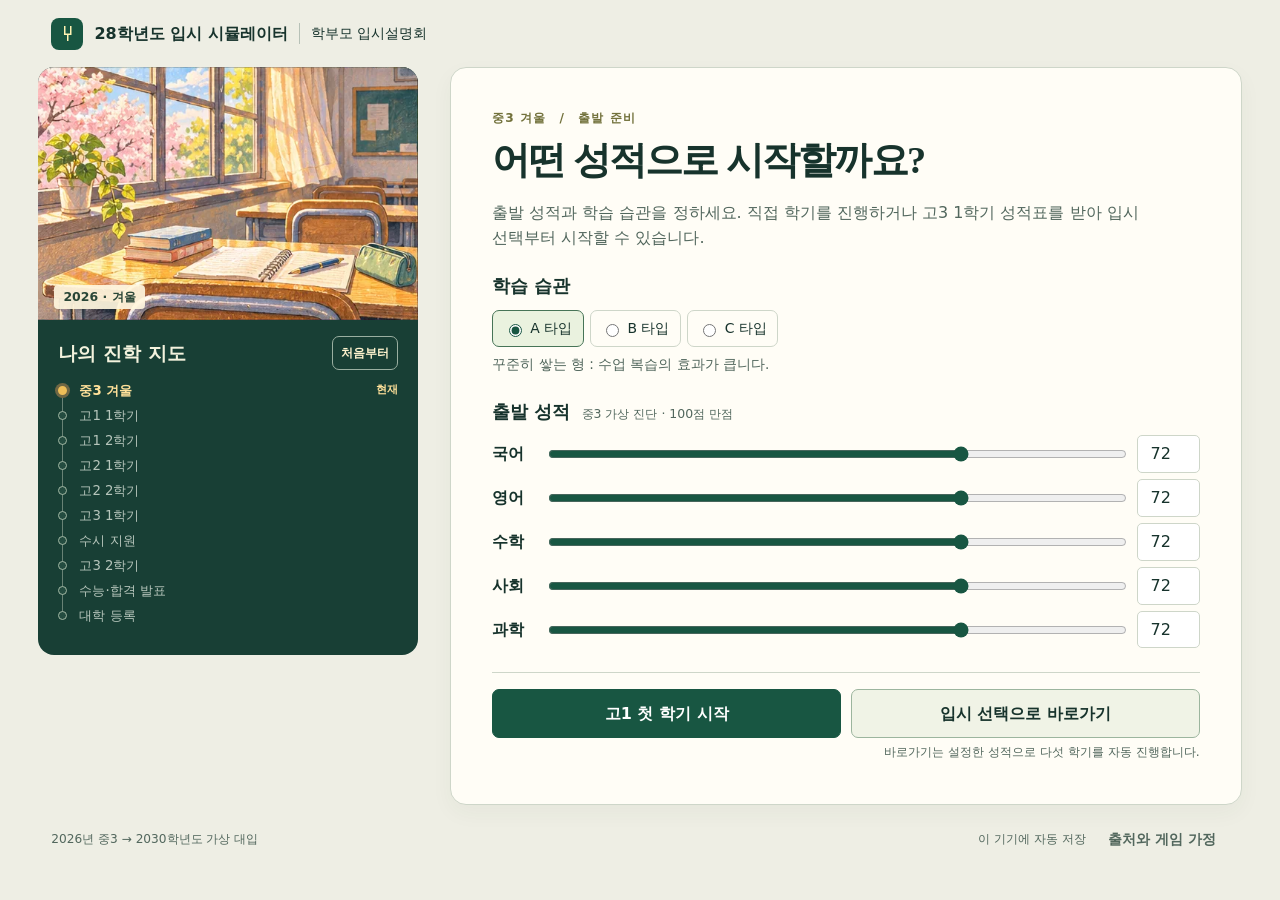
==== part2.html @ 4138cfb1 "Expand verified grade and essay admissions choices" ====
<!doctype html>
<html lang="ko"><head><meta charset="utf-8"><meta name="viewport" content="width=device-width, initial-scale=1, viewport-fit=cover"><meta name="theme-color" content="#163e36"><title>28학년도 입시 시뮬레이터</title><link rel="stylesheet" href="sim.css?v=invite12"></head>
<body><header class="mast"><div class="brand"><span class="symbol" aria-hidden="true">⑂</span><b>28학년도 입시 시뮬레이터</b><span class="brandline">학부모 입시설명회</span></div></header>
<main><aside id="atlas" aria-label="학생의 입시 경로"></aside><section id="desk" aria-label="현재 상황과 선택"></section></main>
<div id="addedNotice" role="status" aria-live="polite"></div>
<dialog id="seminarInvite" aria-labelledby="seminarTitle" aria-describedby="seminarMessage" closedby="none">
<div class="seminarInvite">
<div><h2 id="seminarTitle">판동샘수학학원 입시설명회</h2><p id="seminarMessage">우리 아이의 학생부와 수능 성적, 어떤 전형에서 강점이 될까요? 설명회에서 지원 전략을 함께 살펴보세요.</p></div>
<!-- 접수가 열리면 아래 href를 실제 신청 주소로 교체하세요. -->
<div class="inviteActions"><a href="seminar.html">입시설명회 참여하기</a><button type="button" id="dismissInvite" autofocus>닫기</button><button type="button" id="hideInviteToday">오늘 하루 보지 않기</button></div>
</div>
</dialog>
<footer><span>2026년 중3 → 2030학년도 가상 대입</span><span id="persist"></span><button data-act="sources">출처와 게임 가정</button></footer>
<dialog id="drawer" aria-labelledby="dialogTitle"><header><h2 id="dialogTitle"></h2><button data-act="close">닫기 ×</button></header><div id="dialogBody"></div></dialog>
<script src="sim-catalog.js?v=tracks13"></script><script src="sim-engine.js?v=tracks13"></script><script src="sim-ui.js?v=tracks13"></script></body></html>
---- sim.css ----
*{box-sizing:border-box} :root{--ink:#17332c;--green:#185642;--muted:#52675d;--line:#ced6c9;--paper:#fffdf6;--gold:#edbe58;color-scheme:light} body{margin:0;background:#eeeee4;color:var(--ink);font:16px/1.6 'Malgun Gothic','Apple SD Gothic Neo',system-ui,sans-serif;word-break:keep-all}button,select,input{font:inherit;color:inherit}button,summary,label:has(input[type=radio]),label:has(input[type=checkbox]){cursor:pointer} button{border:1px solid var(--line);border-radius:7px;background:var(--paper);padding:.45rem .8rem;font-weight:650}button:not(:disabled):hover,summary:hover{color:#956123;border-color:#b28e4e}button:disabled{opacity:.52;cursor:default}a{color:#195f4b;text-underline-offset:3px} :focus-visible{outline:3px solid #bd822b;outline-offset:3px} h1,h2,h3,p,fieldset{margin:0}h1,h2,h3{line-height:1.25;letter-spacing:-.045em}h1{font-size:clamp(1.8rem,3vw,3.4rem);font-family:'Batang','AppleMyungjo',Georgia,serif;margin:.45rem 0 1rem}h1:focus{outline:0}h2,legend{font-size:1.13rem;font-weight:750}p+p{margin-top:.6rem} .mast,footer{max-width:1400px;margin:auto;padding:16px clamp(14px,4vw,56px);display:flex;align-items:center;justify-content:space-between;gap:.6rem}.mast{min-height:67px}.brand{display:flex;align-items:center;gap:.7rem}.brandline{font-size:.85rem;border-left:1px solid #b7c1b7;padding-left:.7rem}.symbol{background:var(--green);color:#fff2b2;width:32px;height:32px;display:grid;place-content:center;font-size:24px;border-radius:8px}.mast button,footer button{border:0;background:transparent;font-size:.87rem}main{display:grid;grid-template-columns:minmax(245px,.72fr) minmax(0,1.5fr);align-items:start;max-width:1300px;margin:0 auto;gap:clamp(15px,2.5vw,35px);padding:0 clamp(12px,3vw,40px)}#atlas,#desk{overflow:hidden;border:1px solid var(--line);border-radius:16px;background:var(--paper)}#atlas{position:sticky;top:10px;background:#183f35;color:#f3f2dd;border:none}.art{background-image:url('school-art.webp');background-position:var(--ax) var(--ay);background-size:300% 300%;background-repeat:no-repeat}.scene{position:relative}.landscape{width:100%;aspect-ratio:1.5}.scene-stamp{position:absolute;bottom:.7rem;left:1rem;background:#fff7dfeb;color:#294637;font-size:.78rem;padding:2px 9px;border-radius:4px;font-weight:bold}.maphead{display:flex;align-items:center;gap:.7rem;margin:16px 20px 8px}.face{width:51px;aspect-ratio:1.5;border-radius:6px;border:1px solid #9bae91}.maphead small,.maphead strong,.notice small,.exam small,.portfolio span,.comparison span,.comparison section b,.tip span{display:block}.maphead small{font-size:.68rem;color:#c5cfb7}.maphead strong{font-size:1.18rem}.maptoggle{display:none}.road{padding:0 20px 19px}.road ol{padding:0;margin:0 0 .5rem;list-style:none}.road li{position:relative;display:flex;align-items:center;gap:12px;color:#b7c6bc;min-height:25px;font-size:.83rem}.road li i{background:#244c40;border:1px solid #a2b8a4;width:9px;height:9px;border-radius:50%;position:relative;z-index:1}.road li:not(:last-child):before{content:'';position:absolute;left:4px;top:51%;height:100%;border-left:1px solid #688275}.road .done i{background:#acbd8a}.road .here{color:#ffe19a;font-weight:bold}.road .here i{background:var(--gold);border:2px solid var(--gold);box-shadow:0 0 0 3px #6f6744}.road li b{margin-left:auto;font-size:.7rem}.road .thin,.maptoggle{color:#f1e6bd;background:transparent;border-color:#809488;font-size:.78rem}#desk{padding:clamp(18px,3.2vw,46px);box-shadow:0 8px 22px #3447340b;min-height:65vh}.eyebrow,.advice>small{font-size:.76rem;letter-spacing:.09em;font-weight:750;color:#72713b}.lead,.muted,.fine,.select,.search,caption,.case p,.event p{color:var(--muted)}.lead{max-width:42em}.fine,caption{font-size:.77rem}.fine{margin-top:.7rem}fieldset{border:0;padding:0;margin-top:1.35rem;min-width:0}legend{padding:0;margin-bottom:.55rem}legend small,h2 small{font-weight:normal;font-size:.78rem;color:var(--muted);margin-left:.3rem}.avatars{display:flex;gap:10px}.avatars label{display:grid;grid-template-columns:auto 1fr;align-items:center;gap:3px 5px;text-align:center;padding:4px 5px 6px;width:min(31%,127px);border:1px solid var(--line);border-radius:7px;background:white}.portrait{aspect-ratio:1.5;grid-column:1/-1;grid-row:1; border-radius:4px}.avatars input{grid-column:1;grid-row:2}.avatars b{grid-column:2;grid-row:2;font-size:.9rem;text-align:left}.avatars label:has(:checked),.radios label:has(:checked){background:#eaf2df;border-color:#477457}.radios{display:flex;flex-wrap:wrap;gap:6px}.radios label,.check{display:flex;align-items:center;gap:.35rem;border:1px solid var(--line);border-radius:7px;padding:.4rem .65rem;font-size:.87rem}.muted{font-size:.85rem;margin-top:.45rem}input{accent-color:var(--green)}.sliders{display:grid;gap:6px}.sliders>div{display:grid;grid-template-columns:42px 1fr 63px;gap:12px;align-items:center}.sliders label{font-weight:700}.sliders input[type=range]{width:100%;min-height:30px}.sliders input[type=number],select,input[type=search]{min-width:0;width:100%;border:1px solid var(--line);background:white;border-radius:5px;padding:.32rem .45rem}.sliders input[type=number]{font-variant-numeric:tabular-nums;text-align:center}.actionbar{margin-top:1.5rem;padding-top:1rem;border-top:1px solid var(--line);display:flex;justify-content:flex-end}.primary{border:1px solid var(--green);background:var(--green);color:white;padding:.68rem 1.1rem}.primary:not(:disabled):hover{color:#ffe99a;background:#103f30}.sectionhead,.portfolio,.casehead,.notice,.stepper,.alloc>div,.filters,.selectrow{display:flex;align-items:center;justify-content:space-between;gap:8px}.sectionhead{margin-top:1.45rem}.sectionhead>b{font-size:.82rem;color:var(--green)}.alloc>div{padding:.6rem 0;border-bottom:1px solid #dce1d6}.pips{display:flex;gap:3px;margin:.22rem 0}.pips i{width:16px;height:5px;border-radius:2px;background:#dce1d6}.pips .on{background:#598561}.step{width:36px;height:36px;padding:0}.stepper output{min-width:16px;text-align:center;font-weight:750}.selectrow,.filters{margin:1rem 0;align-items:end}.selectrow>.select,.filters>.search{flex:1}.select,.search{display:grid;gap:.18rem;font-size:.8rem}.filters>.select{min-width:100px}.event,.journal,.advice{background:#f1f3e5;border:1px solid #c6cfb7;border-radius:9px;padding:.8rem 1rem}.event legend{font-size:.78rem;color:#697738}.event h2{margin-bottom:.35rem}.event .radios{margin-top:.7rem}.reportSummary,.exam,.comparison{display:grid;grid-template-columns:repeat(2,1fr);gap:.6rem;margin:1rem 0}.reportSummary>div,.exam>div,.comparison section{background:#edf1e3;padding:.75rem 1rem;border-radius:8px}.reportSummary small,.reportSummary strong{display:block}.reportSummary strong,.exam strong{font-family:Georgia,serif;font-size:2.05rem;line-height:1.25}.exam{grid-template-columns:repeat(3,1fr)}.exam em{font:normal .8rem system-ui;margin-left:.2rem}table{width:100%;border-collapse:collapse;text-align:center;font-variant-numeric:tabular-nums;margin:1rem 0 .4rem}caption{text-align:left;margin:.3rem 0}thead{background:#e5eadd}th,td{padding:.45rem .18rem;border-bottom:1px solid var(--line)}th small,td small{font-weight:normal;font-size:.68rem;color:var(--muted)}td .better,.success{color:#126542}.journal,.advice{margin-top:1rem}.journal p,.advice p,.tip span{font-size:.85rem}.advice>small{color:#496144}.advice h2{margin:.35rem 0}.tip{border-top:1px solid #cbd6bc;padding:.45rem 0}.check{margin-top:1rem;display:inline-flex}.portfolio{padding:.8rem 0;margin-top:.3rem;border-bottom:1px solid var(--line);align-items:baseline}.portfolio span{font-size:.85rem}.case{border:1px solid var(--line);border-radius:8px;margin:8px 0;padding:.7rem .85rem;background:#fffcf3}.case.chosen{border-color:var(--green);background:#eff5e7}.casehead small,.notice small{color:var(--muted);font-size:.75rem}.casehead h3{font-size:1.1rem}.casehead h3 span{font-weight:500}.case p,.case details{font-size:.84rem}.pick{white-space:nowrap;font-size:.8rem}.case details{margin-top:.38rem}.case summary,details summary{color:var(--green);font-weight:650}details[open] summary{margin-bottom:.5rem}.notice{padding:.65rem 0;border-bottom:1px solid var(--line);flex-wrap:wrap}.notice strong{font-size:.88rem}.notice p{flex-basis:100%;font-size:.8rem}.offers{display:grid;gap:.5rem;margin-top:1rem}.offer{text-align:left;background:#e5f0de}.thin{font-size:.86rem;margin-top:.6rem}.comparison section:last-child{background:#f7edc9}footer{flex-wrap:wrap;font-size:.76rem;color:var(--muted)}footer #persist{margin-left:auto}dialog{color:var(--ink);background:var(--paper);width:min(94vw,760px);max-height:88dvh;border:1px solid var(--line);border-radius:12px;padding:0}dialog::backdrop{background:#0d2924a6}dialog header{position:sticky;top:0;background:var(--paper);display:flex;align-items:center;justify-content:space-between;gap:.4rem;padding:.8rem 1rem;border-bottom:1px solid var(--line);z-index:1}dialog header button{font-size:.8rem}#dialogBody{padding:1rem}.casehead h3,td,button{overflow-wrap:break-word}
@media(min-width:801px) and (max-height:800px){#atlas .landscape{aspect-ratio:2.2}.road li{min-height:21px}}
@media(max-width:800px){main{grid-template-columns:1fr;gap:10px;max-width:700px}#atlas{position:relative;top:auto;display:grid;grid-template-columns:30% 1fr;border-radius:11px}.scene{min-height:72px}.landscape{position:absolute;inset:0;height:100%;aspect-ratio:auto}.scene-stamp{position:absolute;left:.35rem;bottom:.25rem;font-size:.6rem;line-height:1.1;padding:2px 4px}.maphead{margin:9px;gap:.45rem}.maphead .face{display:none}.maphead strong{font-size:1rem}.maptoggle{display:block;margin-left:auto}.road{grid-column:1/-1;display:none}.road.expanded{display:block}.road ol{columns:2;column-gap:20px}.road li{break-inside:avoid}.mast{min-height:48px;padding:8px 14px}.brandline{display:none}#desk{border-radius:11px;min-height:0}.portfolio{display:block}.exam>div,.comparison section{padding:.5rem}.sectionhead h2{font-size:1rem}.pick{padding:.45rem .55rem}footer{justify-content:flex-start}footer #persist{margin-left:0}}
@media(max-width:380px){.radios label{font-size:.82rem}.maphead small{display:none}.maptoggle{padding:.3rem}.mast button{padding:.3rem}.brand{gap:.35rem}.exam{grid-template-columns:repeat(2,1fr)}}
@media(prefers-reduced-motion:no-preference){#desk>h1,.notice,.reportSummary{animation:arrive .25s ease-out}@keyframes arrive{from{opacity:.5;transform:translateY(4px)}to{opacity:1;transform:none}}}


.feedback{margin-top:.8rem;font-size:.88rem}.feedback p{margin:.4rem 0}.mapstats,.destination{font-size:.8rem;color:#f8edbb;margin:.4rem 0}.modelnote{margin:.5rem 0}.trend{display:flex;align-items:center;justify-content:space-between;gap:.75rem;margin:.9rem 0;padding:.6rem .8rem;border:1px solid var(--line);border-radius:8px}.trend>b{font-size:.82rem}.trend>div{display:flex;align-items:end;gap:clamp(4px,1vw,10px)}.trend span{display:grid;justify-items:center}.trend i{background:#78a484;width:16px;border-radius:3px 3px 0 0}.trend strong,.trend small{font-size:.71rem}.trend small{color:var(--muted)}

.fastlane,.wizard,.basket{margin:1.15rem 0}.fastlane{display:flex;align-items:center;justify-content:space-between;gap:1rem;background:#edf1e3;padding:1rem;border-radius:9px}.fastlane p,.candidate small,.basketline small{color:var(--muted);font-size:.82rem}.fastlane .primary{flex-shrink:0}.wizard{padding:1rem 0;border-block:1px solid var(--line)}.routes{display:flex;gap:.5rem;flex-wrap:wrap;margin:.6rem 0}.routes button[aria-pressed="true"]{color:white;background:var(--green);border-color:var(--green)}.schoolPick{display:grid;gap:.35rem;margin-top:1rem;font-weight:700}.schoolPick select{padding:.6rem;font-weight:400}.candidate,.basketline{display:flex;align-items:center;justify-content:space-between;gap:.5rem;padding:.7rem 0}.candidate{margin-top:.6rem}.basketline{border-bottom:1px solid var(--line)}.basketline>div:last-child{flex-shrink:0}.basketline small,.candidate small{display:block}.quiet{background:transparent;border:0;color:var(--muted);font-size:.8rem;padding:.35rem}.consult{margin:.8rem 0}.basket .sectionhead{margin:0}
@media(max-width:580px){.fastlane{display:grid}.fastlane .primary{width:100%}.routes{gap:.25rem}.routes button{flex:1;font-size:.86rem;padding:.5rem .25rem}.candidate .primary{white-space:nowrap;padding:.5rem .65rem}}

.mapActions{margin-left:auto;display:flex;gap:5px;align-items:center}.mapActions button{border-color:#9aafa1;color:#fff3ce;background:transparent;font-size:.78rem;padding:.36rem .5rem;white-space:nowrap}.mapActions .maptoggle{margin-left:0}.schoolTrigger{padding:.65rem .8rem;width:100%;display:flex;align-items:center;justify-content:space-between;gap:.55rem;margin:.8rem 0;text-align:left;background:white}.schoolTrigger span,.sheetSearch{font-size:.84rem;color:var(--muted)}.trackButtons,.termTabs{display:flex;gap:.4rem;flex-wrap:wrap}.trackButtons button[aria-pressed=true],.termTabs button[aria-pressed=true]{background:var(--green);border-color:var(--green);color:white}.journalTerm{margin:.9rem 0}.schoolSheet{width:min(92vw,480px)}.schoolSheet #dialogBody{padding:0;display:flex;flex-direction:column;max-height:min(66dvh,520px)}.sheetSearch{padding:.65rem 1rem;display:grid;gap:.2rem}.sheetSearch input{padding:.55rem}.schoolRows{min-height:0;overflow:auto;overscroll-behavior:contain;padding:0 1rem .8rem}.schoolRow{display:flex;justify-content:space-between;align-items:center;text-align:left;background:transparent;width:100%;padding:.7rem .2rem;border:0;border-radius:0;border-bottom:1px solid var(--line)}.schoolRow small{display:block;font-weight:400;color:var(--muted)}.schoolRow>span:last-child{font-size:.82rem}.schoolRow:focus-visible{outline-offset:-3px}
.eventCard{display:flex;justify-content:space-between;align-items:center;gap:1rem;margin:.85rem 0;padding:.9rem 1rem;background:#edf0e4;border-radius:9px;border-left:4px solid #718467}.eventCard.high{background:#f8edc5;border-color:#b38324}.eventCard.low{background:#e8edf3;border-color:#7189a4}.eventCard small{font-size:.78rem}.eventCard h2{font-family:Batang,Georgia,serif;font-size:1.5rem;margin:.18rem 0}.eventCard p{font-size:.88rem}.eventTicket{flex-shrink:0;text-align:right}.eventTicket b,.eventTicket span{display:block;font-size:.79rem}
@media(max-width:800px){#atlas{position:sticky;top:0;z-index:2;grid-template-columns:minmax(58px,22%) 1fr;box-shadow:0 2px 6px #143d2e26}.maphead{gap:.25rem}.maphead strong{font-size:.94rem}.mapActions button{min-height:38px}.maphead .maptoggle{margin-left:0}#atlas .road.expanded{max-height:55dvh;overflow:auto}.schoolSheet[open]{position:fixed;inset:auto 0 0;width:min(100%,650px);margin:0 auto;max-width:none;max-height:85dvh;border-radius:16px 16px 0 0;padding-bottom:env(safe-area-inset-bottom)}.schoolSheet #dialogBody{max-height:min(64dvh,540px)}.termTabs{display:grid;grid-template-columns:repeat(3,1fr)}.termTabs button{font-size:.83rem}.eventCard{align-items:flex-start;flex-direction:column;gap:.55rem}.eventTicket{text-align:left;display:flex;gap:.65rem}}
@media(max-width:370px){#atlas{grid-template-columns:46px 1fr}.maphead{margin:7px}.mapActions button{padding:.32rem}.scene-stamp{font-size:.52rem}}
@media(prefers-reduced-motion:no-preference){.schoolSheet[open]{animation:slideSheet .18s ease-out}.reportArrival .eventCard{animation:reportSeal .55s cubic-bezier(.2,.7,.2,1) both}.reportArrival table tbody tr{animation:reportLine .32s ease-out both}.reportArrival tr:nth-child(2){animation-delay:.10s}.reportArrival tr:nth-child(3){animation-delay:.16s}.reportArrival tr:nth-child(4){animation-delay:.22s}.reportArrival tr:nth-child(5){animation-delay:.28s}.reportArrival tr:nth-child(6){animation-delay:.34s}@keyframes slideSheet{from{transform:translateY(14px);opacity:.45}to{transform:translateY(0);opacity:1}}@keyframes reportSeal{from{opacity:0;transform:translateY(12px) scale(.97)}to{opacity:1;transform:none}}@keyframes reportLine{from{opacity:0;transform:translateY(6px)}to{opacity:1;transform:none}}}

/* A readable, textured form: its ink, fold and result animation remain independent. */
.folio{--fiber:url('report-paper.webp');--paper-edge:#c9bd9f;--paper-ink:#313831;--paper-font:Batang,'AppleMyungjo','Noto Serif KR',Georgia,serif;position:relative;isolation:isolate;margin:1.35rem .12rem 1.55rem;filter:drop-shadow(0 5px 4px #523e2725);color:var(--paper-ink)}
.folio>summary,.paperLeaf{background-color:#faf7ed;background-image:var(--fiber);background-size:490px auto;border:1px solid var(--paper-edge)}
.folio>summary{display:grid;position:relative;list-style:none;margin:0!important;min-height:155px;padding:1rem clamp(14px,4%,36px) .85rem;align-content:start;text-align:center;cursor:pointer;color:var(--paper-ink);border-radius:2px;box-shadow:0 2px 0 -1px #f2eee2,0 4px 0 -1px #b8ad93;overflow:hidden}
.folio>summary::-webkit-details-marker{display:none}.folio>summary:after{content:'';position:absolute;inset:0;pointer-events:none;background:linear-gradient(176deg,transparent 60%,#88744c13 67%,#fff9 68%,transparent 70%),linear-gradient(90deg,transparent 48.7%,#94846a19 49.9%,#fff9 50.1%,transparent 52%)}
.paperMast{display:flex;justify-content:space-between;gap:.5rem;padding-bottom:.32rem;border-bottom:1px solid #8c8976;color:#596356;font-size:.69rem;font-weight:600}.paperTitle,.paperPeriod{font-family:var(--paper-font)}.paperTitle{font-size:clamp(1.5rem,3.5vw,2.45rem);letter-spacing:.13em;font-weight:800;margin:.8rem 2.2rem 0}.paperPeriod{font-size:.85rem}.paperSeal{position:absolute;top:45%;right:5%;transform:rotate(-8deg);color:#9f472e;border:3px double currentColor;line-height:1.12;font:700 .8rem/1.1 var(--paper-font);padding:.23rem;letter-spacing:.12em;border-radius:2px}.paperAction{margin:.75rem auto 0;padding:.15rem .65rem;border:1px solid #a99e83;border-radius:3px;color:#42483d;background:#fff9;font-size:.78rem}.foldHint,.folio[open] .unfoldHint{display:none}.folio[open] .foldHint{display:inline}.folio[open]>summary{border-bottom-style:dashed;box-shadow:none}.folio[open]>summary:after{opacity:.43}
.paperLeaf{position:relative;overflow:hidden;border-top:0;padding:clamp(13px,4%,32px);background-image:linear-gradient(180deg,#6d55251c,transparent 22px),var(--fiber);background-size:auto,490px auto;transform-origin:50% 0}.paperLeaf .reportSummary>div,.paperLeaf .exam>div{border:1px solid #bfbba8;background:#faf8ecab;border-radius:2px}.paperLeaf table{border:1px solid #8e927f}.paperLeaf th,.paperLeaf td{border:1px solid #b5b8a8}.paperLeaf thead{background:#e4e7d8d9}.paperLeaf .journal,.paperLeaf .eventCard{border-radius:2px}.paperLeaf .exam{margin:0}
.eventCard.high{position:relative;isolation:isolate;overflow:hidden;border:2px solid #b78325;box-shadow:inset 0 0 0 3px #fff0bc;background:linear-gradient(115deg,#ffe9a0,#fff8d7 48%,#efcf74)}.eventCard.high h2{color:#83520a;letter-spacing:.05em}.eventCard.high>div:not(.paperBurst){position:relative;z-index:1}.paperBurst{pointer-events:none;position:absolute;inset:0;z-index:2}.paperBurst i{display:none}
@media(prefers-reduced-motion:no-preference){
.folio[open]>.paperLeaf{animation:unfoldPaper .56s cubic-bezier(.18,.73,.16,1) both}.folio[open]>.paperLeaf:before{content:'';position:absolute;inset:0;pointer-events:none;background:linear-gradient(180deg,#55452466,transparent 56%);z-index:2;animation:foldShadow .6s both}
.folio[open].distinction .eventCard.high{animation:goldSeal .74s .23s both}.folio[open].distinction .paperBurst i{display:block;position:absolute;top:50%;left:50%;width:6px;height:9px;background:#c39328;border-radius:1px;opacity:0;animation:goldBurst .96s calc(.42s + var(--lag)) ease-out both}.paperBurst i:nth-child(3n){background:#fff9cb}.paperBurst i:nth-child(3n+1){background:#468464}
@keyframes unfoldPaper{0%{transform:perspective(1300px) rotateX(-64deg);opacity:.08}45%{opacity:1}100%{transform:perspective(1300px) rotateX(0);opacity:1}}@keyframes foldShadow{from{opacity:.8}to{opacity:0;visibility:hidden}}@keyframes goldSeal{0%{transform:scale(.93);opacity:.4}65%{transform:scale(1.018);box-shadow:0 0 18px #dba83188}100%{transform:scale(1);opacity:1}}@keyframes goldBurst{0%{opacity:0;transform:rotate(var(--r)) scale(.2)}18%{opacity:1}100%{opacity:0;transform:translate(var(--dx),var(--dy)) rotate(calc(var(--r) + 140deg)) scale(.4)}}
@media(max-width:420px){.paperTitle{margin-left:1.5rem;margin-right:1.5rem;letter-spacing:.08em}.paperLeaf{padding:10px}.paperSeal{right:4%;font-size:.67rem}.paperLeaf .fine{font-size:.73rem}}
#addedNotice:not(:empty){position:fixed;z-index:4;bottom:max(1.15rem,env(safe-area-inset-bottom));left:50%;transform:translateX(-50%);max-width:90vw;width:max-content;background:#193f34;color:white;border-radius:8px;padding:.5rem .85rem;box-shadow:0 3px 12px #263e3733;pointer-events:none;font-size:.85rem}

.startChoices{display:grid;grid-template-columns:1fr 1fr;gap:.6rem}.startChoices button{width:100%;padding:.65rem .3rem}.quickStart{background:#f0f3e6;border-color:#9cb59e}.startNote{text-align:right;margin-top:.35rem}
.strategyPair{display:grid;grid-template-columns:repeat(2,minmax(0,1fr));gap:.65rem;margin:1.2rem 0}.offerCard{padding:1rem;border:1px solid var(--line);border-radius:8px;background:#f6f5eb}.offerCard:last-child{background:#e8f1df;border-color:#afc8a9}.offerCard h2{margin:.45rem 0}.offerCard small,.offerCard p,.strategyReason p,.routeResults small{font-size:.85rem}.offerCard>b{color:var(--green);font-size:.84rem}.registration{border-top:1px solid var(--line);padding-top:.35rem;margin-top:.5rem}.strategyReason{padding:.9rem 1rem;border-left:3px solid var(--green);background:#f3f3e6}.strategyReason h2{margin-bottom:.5rem}.routeHeading{margin-top:1.3rem}.routeResults{list-style:none;padding:0;margin:.5rem 0}.routeResults li{display:grid;grid-template-columns:5.3rem 1fr auto;gap:.5rem;align-items:center;padding:.55rem 0;border-bottom:1px solid var(--line)}.routeResults div small{display:block;color:var(--muted)}.routeResults li>small{color:var(--muted)}.basis{margin:.8rem 0}
@media(max-width:480px){.strategyPair{grid-template-columns:1fr}.offerCard{padding:.7rem .8rem}.startChoices{gap:.3rem}.startChoices button{font-size:.86rem}.routeResults li{grid-template-columns:4.2rem 1fr}.routeResults li>small{grid-column:2;font-size:.7rem}.routeResults strong{font-size:.87rem}}

.resultActions{gap:.5rem;flex-wrap:wrap}
#seminarInvite{width:min(92vw,32rem);margin:clamp(1rem,12vh,6rem) auto auto;max-height:82dvh;background:#1e493a;border:0;box-shadow:0 .8rem 3rem #122b2159}
.seminarInvite{display:grid;gap:1.2rem;padding:clamp(1rem,3vw,1.6rem);border-radius:9px;background:#1e493a;color:#fff9e8}
.seminarInvite h2{font-family:Batang,Georgia,serif;color:#fff9e8;margin:0 0 .4rem;font-size:1.35rem}
.seminarInvite p{margin:0;color:#e1e9db;font-size:.9rem}
.seminarInvite a{display:inline-flex;align-items:center;justify-content:center;min-height:44px;padding:.55rem .95rem;border-radius:5px;background:#fae6a7;color:#263c2e;text-decoration:none;font-weight:750;white-space:nowrap}
.inviteActions{display:flex;align-items:center;gap:.65rem;flex-wrap:wrap}.inviteActions button{min-height:44px;padding:.5rem 1rem;border-color:#abc1b4;color:#fff9e8;background:transparent}.inviteActions #hideInviteToday{padding-inline:.45rem;border-color:transparent;text-decoration:underline;text-underline-offset:.22em}.inviteActions :focus-visible{outline:3px solid #ffda78;outline-offset:3px}.seminarInvite a:hover{background:#fff1c5}
@media(max-width:580px){.seminarInvite{grid-template-columns:1fr}.resultActions>*{flex:1;padding:.65rem .3rem;font-size:.86rem}}
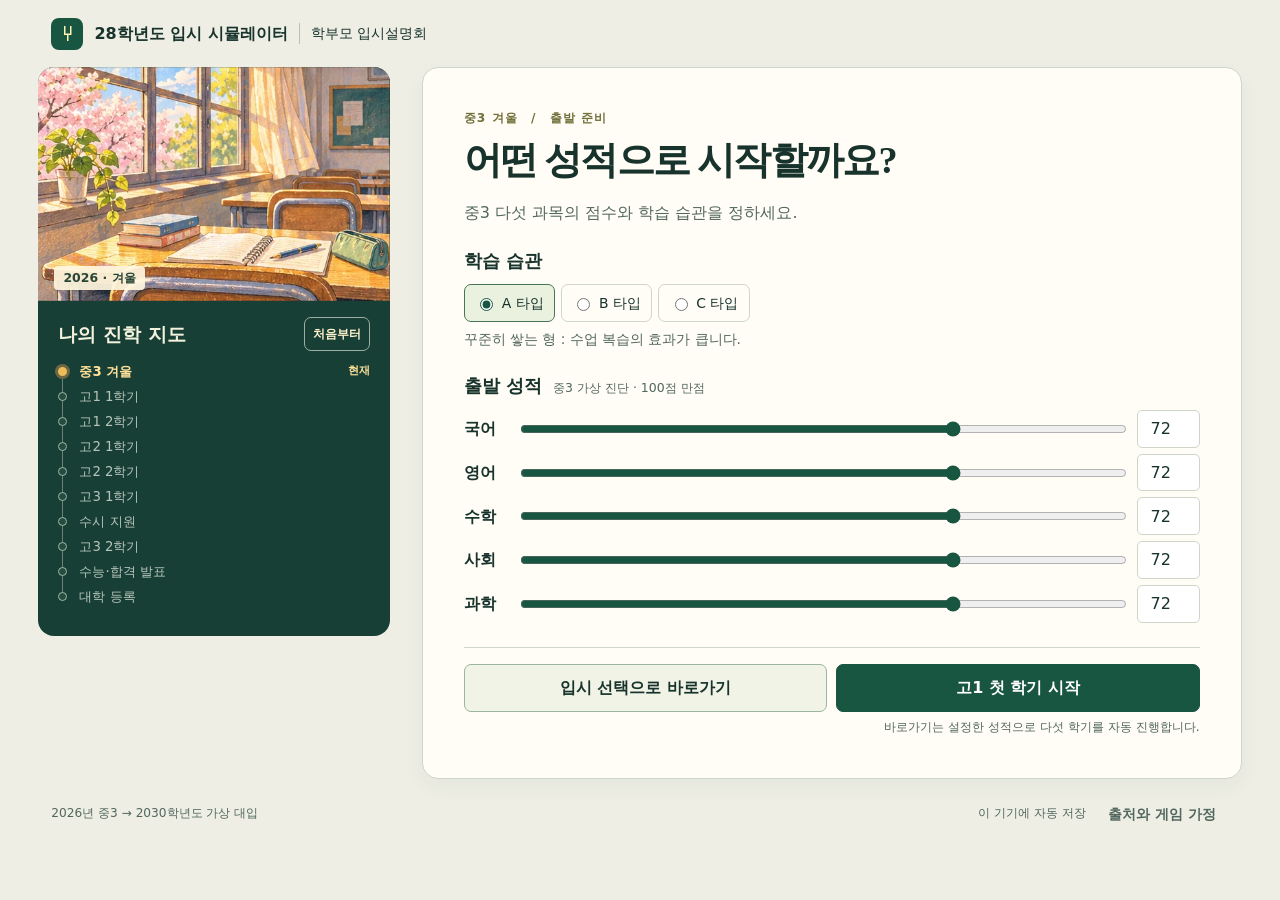
==== commit df2de461: "Streamline semester play and calibrate new admissions runs" ====
--- a/part2.html
+++ b/part2.html
@@ -1,7 +1,8 @@
 <!doctype html>
-<html lang="ko"><head><meta charset="utf-8"><meta name="viewport" content="width=device-width, initial-scale=1, viewport-fit=cover"><meta name="theme-color" content="#163e36"><title>28학년도 입시 시뮬레이터</title><link rel="stylesheet" href="sim.css?v=invite12"></head>
+<html lang="ko"><head><meta charset="utf-8"><meta name="viewport" content="width=device-width, initial-scale=1, viewport-fit=cover"><meta name="theme-color" content="#163e36"><title>28학년도 입시 시뮬레이터</title><link rel="stylesheet" href="sim.css?v=term14"></head>
 <body><header class="mast"><div class="brand"><span class="symbol" aria-hidden="true">⑂</span><b>28학년도 입시 시뮬레이터</b><span class="brandline">학부모 입시설명회</span></div></header>
 <main><aside id="atlas" aria-label="학생의 입시 경로"></aside><section id="desk" aria-label="현재 상황과 선택"></section></main>
+<div id="effortNotice" role="status" aria-live="polite" aria-atomic="true"></div>
 <div id="addedNotice" role="status" aria-live="polite"></div>
 <dialog id="seminarInvite" aria-labelledby="seminarTitle" aria-describedby="seminarMessage" closedby="none">
 <div class="seminarInvite">
@@ -12,4 +13,4 @@
 </dialog>
 <footer><span>2026년 중3 → 2030학년도 가상 대입</span><span id="persist"></span><button data-act="sources">출처와 게임 가정</button></footer>
 <dialog id="drawer" aria-labelledby="dialogTitle"><header><h2 id="dialogTitle"></h2><button data-act="close">닫기 ×</button></header><div id="dialogBody"></div></dialog>
-<script src="sim-catalog.js?v=tracks13"></script><script src="sim-engine.js?v=tracks13"></script><script src="sim-ui.js?v=tracks13"></script></body></html>
+<script src="sim-catalog.js?v=term14"></script><script src="sim-engine.js?v=term14"></script><script src="sim-ui.js?v=term14"></script></body></html>
--- a/sim.css
+++ b/sim.css
@@ -11,10 +11,9 @@
 @media(max-width:580px){.fastlane{display:grid}.fastlane .primary{width:100%}.routes{gap:.25rem}.routes button{flex:1;font-size:.86rem;padding:.5rem .25rem}.candidate .primary{white-space:nowrap;padding:.5rem .65rem}}
 
 .mapActions{margin-left:auto;display:flex;gap:5px;align-items:center}.mapActions button{border-color:#9aafa1;color:#fff3ce;background:transparent;font-size:.78rem;padding:.36rem .5rem;white-space:nowrap}.mapActions .maptoggle{margin-left:0}.schoolTrigger{padding:.65rem .8rem;width:100%;display:flex;align-items:center;justify-content:space-between;gap:.55rem;margin:.8rem 0;text-align:left;background:white}.schoolTrigger span,.sheetSearch{font-size:.84rem;color:var(--muted)}.trackButtons,.termTabs{display:flex;gap:.4rem;flex-wrap:wrap}.trackButtons button[aria-pressed=true],.termTabs button[aria-pressed=true]{background:var(--green);border-color:var(--green);color:white}.journalTerm{margin:.9rem 0}.schoolSheet{width:min(92vw,480px)}.schoolSheet #dialogBody{padding:0;display:flex;flex-direction:column;max-height:min(66dvh,520px)}.sheetSearch{padding:.65rem 1rem;display:grid;gap:.2rem}.sheetSearch input{padding:.55rem}.schoolRows{min-height:0;overflow:auto;overscroll-behavior:contain;padding:0 1rem .8rem}.schoolRow{display:flex;justify-content:space-between;align-items:center;text-align:left;background:transparent;width:100%;padding:.7rem .2rem;border:0;border-radius:0;border-bottom:1px solid var(--line)}.schoolRow small{display:block;font-weight:400;color:var(--muted)}.schoolRow>span:last-child{font-size:.82rem}.schoolRow:focus-visible{outline-offset:-3px}
-.eventCard{display:flex;justify-content:space-between;align-items:center;gap:1rem;margin:.85rem 0;padding:.9rem 1rem;background:#edf0e4;border-radius:9px;border-left:4px solid #718467}.eventCard.high{background:#f8edc5;border-color:#b38324}.eventCard.low{background:#e8edf3;border-color:#7189a4}.eventCard small{font-size:.78rem}.eventCard h2{font-family:Batang,Georgia,serif;font-size:1.5rem;margin:.18rem 0}.eventCard p{font-size:.88rem}.eventTicket{flex-shrink:0;text-align:right}.eventTicket b,.eventTicket span{display:block;font-size:.79rem}
-@media(max-width:800px){#atlas{position:sticky;top:0;z-index:2;grid-template-columns:minmax(58px,22%) 1fr;box-shadow:0 2px 6px #143d2e26}.maphead{gap:.25rem}.maphead strong{font-size:.94rem}.mapActions button{min-height:38px}.maphead .maptoggle{margin-left:0}#atlas .road.expanded{max-height:55dvh;overflow:auto}.schoolSheet[open]{position:fixed;inset:auto 0 0;width:min(100%,650px);margin:0 auto;max-width:none;max-height:85dvh;border-radius:16px 16px 0 0;padding-bottom:env(safe-area-inset-bottom)}.schoolSheet #dialogBody{max-height:min(64dvh,540px)}.termTabs{display:grid;grid-template-columns:repeat(3,1fr)}.termTabs button{font-size:.83rem}.eventCard{align-items:flex-start;flex-direction:column;gap:.55rem}.eventTicket{text-align:left;display:flex;gap:.65rem}}
+@media(max-width:800px){#atlas{position:sticky;top:0;z-index:2;grid-template-columns:minmax(58px,22%) 1fr;box-shadow:0 2px 6px #143d2e26}.maphead{gap:.25rem}.maphead strong{font-size:.94rem}.mapActions button{min-height:38px}.maphead .maptoggle{margin-left:0}#atlas .road.expanded{max-height:55dvh;overflow:auto}.schoolSheet[open]{position:fixed;inset:auto 0 0;width:min(100%,650px);margin:0 auto;max-width:none;max-height:85dvh;border-radius:16px 16px 0 0;padding-bottom:env(safe-area-inset-bottom)}.schoolSheet #dialogBody{max-height:min(64dvh,540px)}.termTabs{display:grid;grid-template-columns:repeat(3,1fr)}.termTabs button{font-size:.83rem}}
 @media(max-width:370px){#atlas{grid-template-columns:46px 1fr}.maphead{margin:7px}.mapActions button{padding:.32rem}.scene-stamp{font-size:.52rem}}
-@media(prefers-reduced-motion:no-preference){.schoolSheet[open]{animation:slideSheet .18s ease-out}.reportArrival .eventCard{animation:reportSeal .55s cubic-bezier(.2,.7,.2,1) both}.reportArrival table tbody tr{animation:reportLine .32s ease-out both}.reportArrival tr:nth-child(2){animation-delay:.10s}.reportArrival tr:nth-child(3){animation-delay:.16s}.reportArrival tr:nth-child(4){animation-delay:.22s}.reportArrival tr:nth-child(5){animation-delay:.28s}.reportArrival tr:nth-child(6){animation-delay:.34s}@keyframes slideSheet{from{transform:translateY(14px);opacity:.45}to{transform:translateY(0);opacity:1}}@keyframes reportSeal{from{opacity:0;transform:translateY(12px) scale(.97)}to{opacity:1;transform:none}}@keyframes reportLine{from{opacity:0;transform:translateY(6px)}to{opacity:1;transform:none}}}
+@media(prefers-reduced-motion:no-preference){.schoolSheet[open]{animation:slideSheet .18s ease-out}.reportArrival table tbody tr{animation:reportLine .32s ease-out both}.reportArrival tr:nth-child(2){animation-delay:.10s}.reportArrival tr:nth-child(3){animation-delay:.16s}.reportArrival tr:nth-child(4){animation-delay:.22s}.reportArrival tr:nth-child(5){animation-delay:.28s}.reportArrival tr:nth-child(6){animation-delay:.34s}@keyframes slideSheet{from{transform:translateY(14px);opacity:.45}to{transform:translateY(0);opacity:1}}@keyframes reportLine{from{opacity:0;transform:translateY(6px)}to{opacity:1;transform:none}}}
 
 /* A readable, textured form: its ink, fold and result animation remain independent. */
 .folio{--fiber:url('report-paper.webp');--paper-edge:#c9bd9f;--paper-ink:#313831;--paper-font:Batang,'AppleMyungjo','Noto Serif KR',Georgia,serif;position:relative;isolation:isolate;margin:1.35rem .12rem 1.55rem;filter:drop-shadow(0 5px 4px #523e2725);color:var(--paper-ink)}
@@ -22,12 +21,10 @@
 .folio>summary{display:grid;position:relative;list-style:none;margin:0!important;min-height:155px;padding:1rem clamp(14px,4%,36px) .85rem;align-content:start;text-align:center;cursor:pointer;color:var(--paper-ink);border-radius:2px;box-shadow:0 2px 0 -1px #f2eee2,0 4px 0 -1px #b8ad93;overflow:hidden}
 .folio>summary::-webkit-details-marker{display:none}.folio>summary:after{content:'';position:absolute;inset:0;pointer-events:none;background:linear-gradient(176deg,transparent 60%,#88744c13 67%,#fff9 68%,transparent 70%),linear-gradient(90deg,transparent 48.7%,#94846a19 49.9%,#fff9 50.1%,transparent 52%)}
 .paperMast{display:flex;justify-content:space-between;gap:.5rem;padding-bottom:.32rem;border-bottom:1px solid #8c8976;color:#596356;font-size:.69rem;font-weight:600}.paperTitle,.paperPeriod{font-family:var(--paper-font)}.paperTitle{font-size:clamp(1.5rem,3.5vw,2.45rem);letter-spacing:.13em;font-weight:800;margin:.8rem 2.2rem 0}.paperPeriod{font-size:.85rem}.paperSeal{position:absolute;top:45%;right:5%;transform:rotate(-8deg);color:#9f472e;border:3px double currentColor;line-height:1.12;font:700 .8rem/1.1 var(--paper-font);padding:.23rem;letter-spacing:.12em;border-radius:2px}.paperAction{margin:.75rem auto 0;padding:.15rem .65rem;border:1px solid #a99e83;border-radius:3px;color:#42483d;background:#fff9;font-size:.78rem}.foldHint,.folio[open] .unfoldHint{display:none}.folio[open] .foldHint{display:inline}.folio[open]>summary{border-bottom-style:dashed;box-shadow:none}.folio[open]>summary:after{opacity:.43}
-.paperLeaf{position:relative;overflow:hidden;border-top:0;padding:clamp(13px,4%,32px);background-image:linear-gradient(180deg,#6d55251c,transparent 22px),var(--fiber);background-size:auto,490px auto;transform-origin:50% 0}.paperLeaf .reportSummary>div,.paperLeaf .exam>div{border:1px solid #bfbba8;background:#faf8ecab;border-radius:2px}.paperLeaf table{border:1px solid #8e927f}.paperLeaf th,.paperLeaf td{border:1px solid #b5b8a8}.paperLeaf thead{background:#e4e7d8d9}.paperLeaf .journal,.paperLeaf .eventCard{border-radius:2px}.paperLeaf .exam{margin:0}
-.eventCard.high{position:relative;isolation:isolate;overflow:hidden;border:2px solid #b78325;box-shadow:inset 0 0 0 3px #fff0bc;background:linear-gradient(115deg,#ffe9a0,#fff8d7 48%,#efcf74)}.eventCard.high h2{color:#83520a;letter-spacing:.05em}.eventCard.high>div:not(.paperBurst){position:relative;z-index:1}.paperBurst{pointer-events:none;position:absolute;inset:0;z-index:2}.paperBurst i{display:none}
+.paperLeaf{position:relative;overflow:hidden;border-top:0;padding:clamp(13px,4%,32px);background-image:linear-gradient(180deg,#6d55251c,transparent 22px),var(--fiber);background-size:auto,490px auto;transform-origin:50% 0}.paperLeaf .reportSummary>div,.paperLeaf .exam>div{border:1px solid #bfbba8;background:#faf8ecab;border-radius:2px}.paperLeaf table{border:1px solid #8e927f}.paperLeaf th,.paperLeaf td{border:1px solid #b5b8a8}.paperLeaf thead{background:#e4e7d8d9}.paperLeaf .exam{margin:0}
 @media(prefers-reduced-motion:no-preference){
 .folio[open]>.paperLeaf{animation:unfoldPaper .56s cubic-bezier(.18,.73,.16,1) both}.folio[open]>.paperLeaf:before{content:'';position:absolute;inset:0;pointer-events:none;background:linear-gradient(180deg,#55452466,transparent 56%);z-index:2;animation:foldShadow .6s both}
-.folio[open].distinction .eventCard.high{animation:goldSeal .74s .23s both}.folio[open].distinction .paperBurst i{display:block;position:absolute;top:50%;left:50%;width:6px;height:9px;background:#c39328;border-radius:1px;opacity:0;animation:goldBurst .96s calc(.42s + var(--lag)) ease-out both}.paperBurst i:nth-child(3n){background:#fff9cb}.paperBurst i:nth-child(3n+1){background:#468464}
-@keyframes unfoldPaper{0%{transform:perspective(1300px) rotateX(-64deg);opacity:.08}45%{opacity:1}100%{transform:perspective(1300px) rotateX(0);opacity:1}}@keyframes foldShadow{from{opacity:.8}to{opacity:0;visibility:hidden}}@keyframes goldSeal{0%{transform:scale(.93);opacity:.4}65%{transform:scale(1.018);box-shadow:0 0 18px #dba83188}100%{transform:scale(1);opacity:1}}@keyframes goldBurst{0%{opacity:0;transform:rotate(var(--r)) scale(.2)}18%{opacity:1}100%{opacity:0;transform:translate(var(--dx),var(--dy)) rotate(calc(var(--r) + 140deg)) scale(.4)}}
+@keyframes unfoldPaper{0%{transform:perspective(1300px) rotateX(-64deg);opacity:.08}45%{opacity:1}100%{transform:perspective(1300px) rotateX(0);opacity:1}}@keyframes foldShadow{from{opacity:.8}to{opacity:0;visibility:hidden}}
 @media(max-width:420px){.paperTitle{margin-left:1.5rem;margin-right:1.5rem;letter-spacing:.08em}.paperLeaf{padding:10px}.paperSeal{right:4%;font-size:.67rem}.paperLeaf .fine{font-size:.73rem}}
 #addedNotice:not(:empty){position:fixed;z-index:4;bottom:max(1.15rem,env(safe-area-inset-bottom));left:50%;transform:translateX(-50%);max-width:90vw;width:max-content;background:#193f34;color:white;border-radius:8px;padding:.5rem .85rem;box-shadow:0 3px 12px #263e3733;pointer-events:none;font-size:.85rem}
 
@@ -43,3 +40,98 @@
 .seminarInvite a{display:inline-flex;align-items:center;justify-content:center;min-height:44px;padding:.55rem .95rem;border-radius:5px;background:#fae6a7;color:#263c2e;text-decoration:none;font-weight:750;white-space:nowrap}
 .inviteActions{display:flex;align-items:center;gap:.65rem;flex-wrap:wrap}.inviteActions button{min-height:44px;padding:.5rem 1rem;border-color:#abc1b4;color:#fff9e8;background:transparent}.inviteActions #hideInviteToday{padding-inline:.45rem;border-color:transparent;text-decoration:underline;text-underline-offset:.22em}.inviteActions :focus-visible{outline:3px solid #ffda78;outline-offset:3px}.seminarInvite a:hover{background:#fff1c5}
 @media(max-width:580px){.seminarInvite{grid-template-columns:1fr}.resultActions>*{flex:1;padding:.65rem .3rem;font-size:.86rem}}
+
+/* The timetable is the working surface. Keep the two decisions side by side
+   on monitors and give each one a full row on a phone. */
+.termHeading {
+  display:flex; align-items:baseline; justify-content:space-between;
+  flex-wrap:wrap; gap:.5rem; border-bottom:1px solid var(--line);
+  padding-bottom:.85rem; margin-bottom:1.35rem;
+}
+.termHeading h1 {margin:0}
+#balance {color:var(--green); font-variant-numeric:tabular-nums}
+#balance b {font-size:1.3em}
+.termGrid {display:grid; grid-template-columns:1.1fr 1fr; gap:clamp(1rem,2vw,2.25rem); align-items:start}
+.termBudget {min-width:0}
+.termBudget h2 {margin-bottom:.55rem}
+.termGrid .event {margin:0; padding:.95rem}
+.termGrid .event .radios {display:grid; gap:.45rem}
+.termGrid .event label {min-height:44px; background:var(--paper)}
+.termGrid .event label:has(:checked) {background:#e5ecd9; border-color:var(--green)}
+.termGrid .selectrow {margin-bottom:0}
+.stepper .step {width:44px; height:44px}
+.skipAction {justify-content:flex-start}
+.reportSummary {grid-template-columns:repeat(3,minmax(0,1fr))}
+.reportSummary .termChange strong {font-size:clamp(.95rem,1.5vw,1.35rem); line-height:1.3}
+.termNotes {margin-top:.75rem}
+.termNotes summary,.feedback summary {min-height:44px; padding:.55rem 0; font-weight:650}
+.termNotes .journal {margin:.25rem 0 .8rem}
+.decisionReason {margin-top:.25rem}
+#effortNotice:not(:empty) {
+  position:fixed; z-index:6; inset:max(1rem,env(safe-area-inset-top)) auto auto 50%;
+  translate:-50% 0; width:max-content; max-width:calc(100% - 2rem);
+  padding:.65rem 1rem; border-radius:6px; pointer-events:none;
+  background:#1e493a; color:white; font-weight:700; text-align:center;
+}
+#effortNotice.high:not(:empty) {background:#f8dea0; color:#4d3710; border:2px solid #a97b27}
+@media(prefers-reduced-motion:no-preference) {
+  #effortNotice:not(:empty) {animation:effortFlash 1s both}
+  #effortNotice.high:not(:empty) {animation:stampFlash 1s both}
+  @keyframes effortFlash {0%{opacity:0}12%,80%{opacity:1}100%{opacity:0}}
+  @keyframes stampFlash {0%{scale:1.12;opacity:0}15%{scale:.98;opacity:1}22%,80%{scale:1;opacity:1}100%{opacity:0}}
+}
+.folio[open]>.paperLeaf,.folio[open]>.paperLeaf:before {animation:none}
+@media(prefers-reduced-motion:no-preference) {
+  .reportArrival .folio[open]>.paperLeaf {animation:unfoldPaper .4s ease-out both}
+  .reportArrival .folio[open]>.paperLeaf:before {animation:foldShadow .4s both}
+}
+.folio[open]>.paperLeaf:before {opacity:0}
+@media(min-width:801px) {main{grid-template-columns:minmax(230px,3fr) minmax(0,7fr)}}
+@media(max-width:1020px) and (min-width:801px) {
+  .termGrid {grid-template-columns:1fr}
+}
+@media(max-width:800px) {
+  .termHeading {margin-bottom:.8rem; padding-bottom:.55rem}
+  .termHeading h1 {font-size:1.6rem}
+  .termGrid {grid-template-columns:1fr; gap:.8rem}
+  .termGrid .alloc {display:grid; grid-template-columns:repeat(2,minmax(0,1fr)); gap:.4rem .9rem}
+  .termGrid .alloc>div {display:grid; gap:0; padding:.25rem 0}
+  .termGrid .alloc strong {font-size:.9rem}
+  .termGrid .pips {display:none}
+  .termGrid .stepper {justify-content:space-between}
+  .termGrid .step {background:transparent}
+  .termGrid .selectrow {margin:.6rem 0 0}
+  .termGrid select {min-height:44px}
+  .termGrid .event {padding:.6rem .75rem .75rem}
+  .termGrid .event legend {margin:0}
+  .termGrid .event h2 {font-size:1.06rem}
+  .termGrid .event p {font-size:.87rem}
+  .termGrid .event .radios {grid-template-columns:1fr 1fr; margin-top:.55rem}
+  .termGrid .event label {line-height:1.35; padding:.35rem}
+  #desk[data-phase=plan] {padding-bottom:5rem}
+  #desk[data-phase=plan]>.actionbar {
+    position:fixed; z-index:3; left:0; right:0; bottom:0;
+    margin:0; padding:.5rem max(.85rem,calc((100vw - 670px)/2)) max(.5rem,env(safe-area-inset-bottom));
+    background:var(--paper)
+  }
+  #desk[data-phase=plan] .primary {min-height:44px}
+  body:has(#desk[data-phase=plan]) {padding-bottom:4rem}
+  .folio .reportSummary {gap:.25rem}
+  .folio .reportSummary>div {padding:.4rem .25rem}
+}
+@media(max-width:340px) {
+  .termGrid .event .radios {grid-template-columns:1fr}
+  .reportSummary {grid-template-columns:1fr 1fr}
+  .reportSummary .termChange {grid-column:1/-1}
+}
+@media(prefers-reduced-motion:reduce) {
+  .reportArrival *,#effortNotice {animation:none!important;transition:none!important}
+}
+
+.registerActions {display:grid; grid-template-columns:auto minmax(0,1fr); gap:1rem; align-items:start; margin-top:1.2rem}
+.registerActions .offers {margin:0}
+.folio.distinction .paperSeal {color:#78601f; border-color:#a98935}
+@media(max-width:800px) {
+  .registerActions {gap:.5rem}
+  .termGrid .selectrow select,.termGrid .event label {scroll-margin-bottom:5rem}
+}
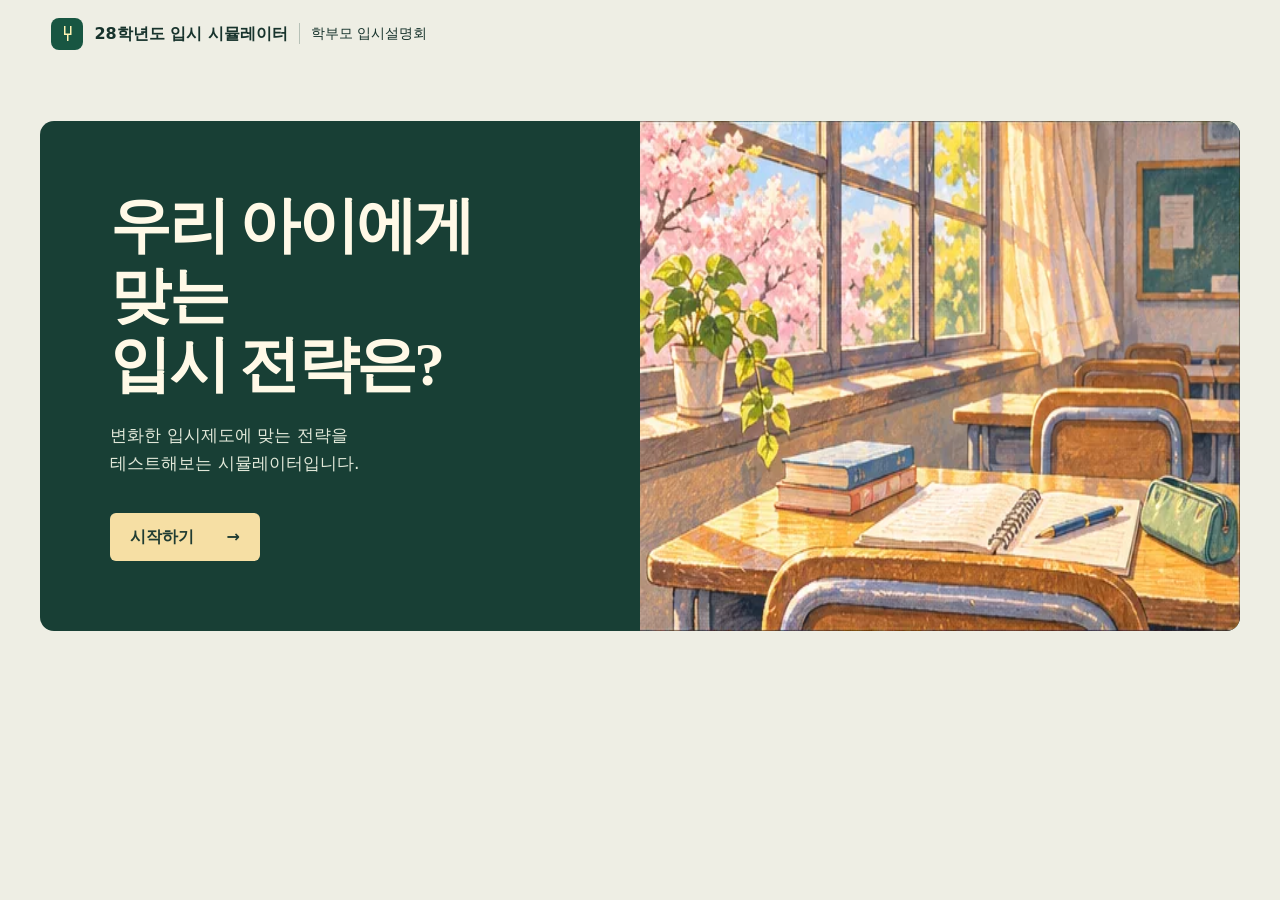
==== commit d3c9457b: "Use published admissions results for school order and add a welcome screen" ====
--- a/part2.html
+++ b/part2.html
@@ -1,7 +1,15 @@
 <!doctype html>
-<html lang="ko"><head><meta charset="utf-8"><meta name="viewport" content="width=device-width, initial-scale=1, viewport-fit=cover"><meta name="theme-color" content="#163e36"><title>28학년도 입시 시뮬레이터</title><link rel="stylesheet" href="sim.css?v=term14"></head>
+<html lang="ko"><head><meta charset="utf-8"><meta name="viewport" content="width=device-width, initial-scale=1, viewport-fit=cover"><meta name="theme-color" content="#163e36"><title>28학년도 입시 시뮬레이터</title><link rel="stylesheet" href="sim.css?v=entry15"></head>
 <body><header class="mast"><div class="brand"><span class="symbol" aria-hidden="true">⑂</span><b>28학년도 입시 시뮬레이터</b><span class="brandline">학부모 입시설명회</span></div></header>
-<main><aside id="atlas" aria-label="학생의 입시 경로"></aside><section id="desk" aria-label="현재 상황과 선택"></section></main>
+<section id="welcome" aria-labelledby="welcomeTitle">
+  <div class="welcomeCopy">
+    <h1 id="welcomeTitle" tabindex="-1">우리 아이에게 맞는<br>입시 전략은?</h1>
+    <p>변화한 입시제도에 맞는 전략을 테스트해보는 시뮬레이터입니다.</p>
+    <a class="enterGame" href="#play">시작하기 <span aria-hidden="true">→</span></a>
+  </div>
+  <div class="art welcomeScene" aria-hidden="true"></div>
+</section>
+<main id="gameScreen" hidden><aside id="atlas" aria-label="학생의 입시 경로"></aside><section id="desk" aria-label="현재 상황과 선택"></section></main>
 <div id="effortNotice" role="status" aria-live="polite" aria-atomic="true"></div>
 <div id="addedNotice" role="status" aria-live="polite"></div>
 <dialog id="seminarInvite" aria-labelledby="seminarTitle" aria-describedby="seminarMessage" closedby="none">
@@ -11,6 +19,6 @@
 <div class="inviteActions"><a href="seminar.html">입시설명회 참여하기</a><button type="button" id="dismissInvite" autofocus>닫기</button><button type="button" id="hideInviteToday">오늘 하루 보지 않기</button></div>
 </div>
 </dialog>
-<footer><span>2026년 중3 → 2030학년도 가상 대입</span><span id="persist"></span><button data-act="sources">출처와 게임 가정</button></footer>
+<footer id="gameFooter" hidden><span>2026년 중3 → 2030학년도 가상 대입</span><span id="persist"></span><button data-act="sources">출처와 게임 가정</button></footer>
 <dialog id="drawer" aria-labelledby="dialogTitle"><header><h2 id="dialogTitle"></h2><button data-act="close">닫기 ×</button></header><div id="dialogBody"></div></dialog>
-<script src="sim-catalog.js?v=term14"></script><script src="sim-engine.js?v=term14"></script><script src="sim-ui.js?v=term14"></script></body></html>
+<script src="sim-catalog.js?v=entry15"></script><script src="sim-engine.js?v=entry15"></script><script src="sim-ui.js?v=entry15"></script></body></html>
--- a/sim.css
+++ b/sim.css
@@ -135,3 +135,27 @@
   .registerActions {gap:.5rem}
   .termGrid .selectrow select,.termGrid .event label {scroll-margin-bottom:5rem}
 }
+
+#welcome[hidden],#gameScreen[hidden],#gameFooter[hidden]{display:none}
+#welcome {
+  max-width:1200px; margin:clamp(1rem,6vh,4rem) auto;
+  width:calc(100% - clamp(2rem,7vw,5rem)); display:grid;
+  grid-template-columns:1fr 1fr; overflow:hidden; border-radius:14px;
+  color:#fff9e7; background:#183f35;
+}
+.welcomeCopy {align-self:center; padding:clamp(2rem,5.5vw,5.5rem)}
+.welcomeCopy h1 {margin:0; font-size:clamp(2.5rem,4.8vw,4.6rem); line-height:1.13}
+.welcomeCopy p {margin:1.4rem 0 2.2rem; max-width:25ch; color:#e1e8d9; font-size:1.08rem}
+.enterGame {
+  display:inline-flex; gap:2rem; align-items:center; min-height:48px; padding:.65rem 1.25rem;
+  border-radius:6px; background:#f6dfa4; color:#203c32; font-weight:750; text-decoration:none;
+}
+.enterGame:hover {background:#fff0c6}
+.welcomeScene {--ax:0%;--ay:50%;min-height:clamp(23rem,54vh,35rem)}
+@media(max-width:700px){
+  #welcome {max-width:30rem; margin:1rem auto; grid-template-columns:1fr}
+  .welcomeScene {grid-row:1; min-height:0; aspect-ratio:2.15}
+  .welcomeCopy {padding:clamp(1.35rem,6vw,2rem)}
+  .welcomeCopy h1 {font-size:clamp(2rem,9vw,3rem)}
+  .welcomeCopy p {margin:.85rem 0 1.4rem}
+}
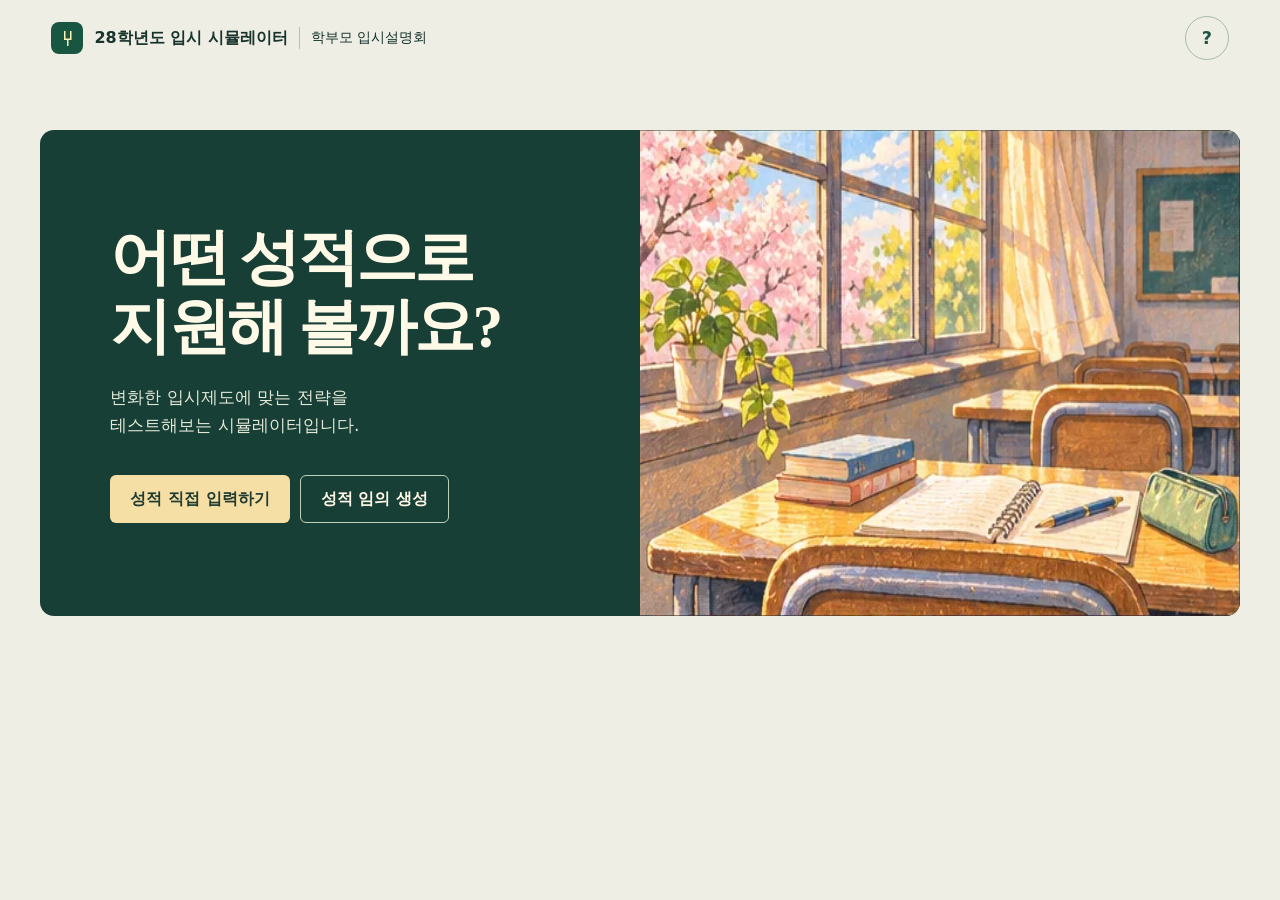
==== commit 41923e58: "Start admissions strategy play from a fixed senior-year report" ====
--- a/part2.html
+++ b/part2.html
@@ -1,15 +1,20 @@
 <!doctype html>
-<html lang="ko"><head><meta charset="utf-8"><meta name="viewport" content="width=device-width, initial-scale=1, viewport-fit=cover"><meta name="theme-color" content="#163e36"><title>28학년도 입시 시뮬레이터</title><link rel="stylesheet" href="sim.css?v=entry15"></head>
-<body><header class="mast"><div class="brand"><span class="symbol" aria-hidden="true">⑂</span><b>28학년도 입시 시뮬레이터</b><span class="brandline">학부모 입시설명회</span></div></header>
+<html lang="ko"><head><meta charset="utf-8"><meta name="viewport" content="width=device-width, initial-scale=1, viewport-fit=cover"><meta name="theme-color" content="#163e36"><title>28학년도 입시 시뮬레이터</title><link rel="stylesheet" href="sim.css?v=profile16"></head>
+<body><header class="mast"><div class="brand"><span class="symbol" aria-hidden="true">⑂</span><b>28학년도 입시 시뮬레이터</b><span class="brandline">학부모 입시설명회</span></div><button class="entryHelp" data-act="help" aria-label="이용 도움말">?</button></header>
 <section id="welcome" aria-labelledby="welcomeTitle">
   <div class="welcomeCopy">
-    <h1 id="welcomeTitle" tabindex="-1">우리 아이에게 맞는<br>입시 전략은?</h1>
+    <h1 id="welcomeTitle" tabindex="-1">어떤 성적으로<br>지원해 볼까요?</h1>
     <p>변화한 입시제도에 맞는 전략을 테스트해보는 시뮬레이터입니다.</p>
-    <a class="enterGame" href="#play">시작하기 <span aria-hidden="true">→</span></a>
+    <div class="entryChoices"><a class="enterGame" href="#manual">성적 직접 입력하기</a><a class="enterGame secondary" href="#generate">성적 임의 생성</a></div>
   </div>
   <div class="art welcomeScene" aria-hidden="true"></div>
 </section>
+<section id="entryStep" aria-labelledby="entryTitle" hidden></section>
 <main id="gameScreen" hidden><aside id="atlas" aria-label="학생의 입시 경로"></aside><section id="desk" aria-label="현재 상황과 선택"></section></main>
+<dialog id="gradeDialog" aria-labelledby="gradeTitle">
+  <header><h2 id="gradeTitle">고3 성적표</h2><button type="button" data-act="closeGrades" aria-label="성적표 닫기">×</button></header>
+  <div id="gradeTables"></div><div class="gradeActions"><button class="primary" data-act="closeGrades" id="gradeContinue">닫고 원서 쓰기</button></div>
+</dialog>
 <div id="effortNotice" role="status" aria-live="polite" aria-atomic="true"></div>
 <div id="addedNotice" role="status" aria-live="polite"></div>
 <dialog id="seminarInvite" aria-labelledby="seminarTitle" aria-describedby="seminarMessage" closedby="none">
@@ -19,6 +24,6 @@
 <div class="inviteActions"><a href="seminar.html">입시설명회 참여하기</a><button type="button" id="dismissInvite" autofocus>닫기</button><button type="button" id="hideInviteToday">오늘 하루 보지 않기</button></div>
 </div>
 </dialog>
-<footer id="gameFooter" hidden><span>2026년 중3 → 2030학년도 가상 대입</span><span id="persist"></span><button data-act="sources">출처와 게임 가정</button></footer>
+<footer id="gameFooter" hidden><span>2030학년도 가상 대입</span><span id="persist"></span><button data-act="sources">출처와 게임 가정</button></footer>
 <dialog id="drawer" aria-labelledby="dialogTitle"><header><h2 id="dialogTitle"></h2><button data-act="close">닫기 ×</button></header><div id="dialogBody"></div></dialog>
-<script src="sim-catalog.js?v=entry15"></script><script src="sim-engine.js?v=entry15"></script><script src="sim-ui.js?v=entry15"></script></body></html>
+<script src="sim-catalog.js?v=profile16"></script><script src="sim-engine.js?v=profile16"></script><script src="sim-ui.js?v=profile16"></script></body></html>
--- a/sim.css
+++ b/sim.css
@@ -159,3 +159,43 @@
   .welcomeCopy h1 {font-size:clamp(2rem,9vw,3rem)}
   .welcomeCopy p {margin:.85rem 0 1.4rem}
 }
+
+.mast .entryHelp {display:grid;place-items:center;width:44px;height:44px;border:1px solid #a7bbaa;border-radius:50%;font-size:1.1rem;color:var(--green)}
+.entryChoices {display:flex;flex-wrap:wrap;gap:.65rem}
+.entryChoices .secondary {background:transparent;border:1px solid #bdd0b9;color:#fff9e7}
+.entryChoices .secondary:hover {background:#2d5347}
+#entryStep {max-width:640px;margin:clamp(1rem,5vh,3.5rem) auto;padding:clamp(1.2rem,4vw,3rem);background:var(--paper);border:1px solid var(--line);border-radius:8px}
+.entryNav {display:flex;align-items:center;justify-content:space-between;color:var(--muted);font-variant-numeric:tabular-nums}
+.entryNav a {display:inline-flex;align-items:center;min-height:44px;text-decoration:none}
+#entryTitle {margin:.8rem 0 1.4rem;text-wrap:balance}
+.entryOptions {display:grid;gap:.65rem}
+.entryOptions button,.entryOption {display:block;padding:.9rem 1.1rem;width:100%;text-align:left;border:1px solid #becdbf;background:#f8f8ed;border-radius:6px;color:var(--ink);font-weight:700;text-decoration:none}
+.entryOptions a:hover,.entryOptions button:hover,.quizOptions [aria-pressed=true] {background:#e6eddf;border-color:var(--green);color:var(--green)}
+.entryOption small {display:block;font-weight:500;color:var(--muted)}
+.gradeInput {padding:0;border:0;margin:1.35rem 0}
+.gradeInput legend,.gradeInput legend small {margin-bottom:.4rem}
+.gradeInput legend small,#gradeTables caption small {font:500 .78rem/1.2 system-ui,sans-serif;color:var(--muted)}
+.gradeInput>div {display:grid;grid-template-columns:repeat(3,minmax(0,1fr));gap:.45rem .8rem}
+.gradeInput label {font-size:.9rem;font-weight:650}
+.gradeInput select {display:block;min-height:44px;width:100%;margin-top:.12rem;border:1px solid #9eafa2;border-radius:5px;background:#fff}
+#manualGrades>.primary {display:block;margin:1.1rem 0 0 auto}
+#gradeDialog {width:min(92vw,550px);padding:clamp(1rem,4vw,2rem);background:var(--paper) url(report-paper.webp) center/cover;color:var(--ink);border:1px solid #b8baa6;border-radius:8px}
+#gradeDialog::backdrop {background:rgb(16 38 31 / .55)}
+#gradeDialog header {display:flex;align-items:center;justify-content:space-between;border-bottom:2px solid var(--ink);padding-bottom:.65rem}
+#gradeDialog h2 {font:700 clamp(1.6rem,4vw,2.4rem)/1.2 Batang,serif}
+#gradeDialog header button {width:44px;height:44px;font-size:1.4rem;background:transparent;border:0}
+#gradeTables table {width:100%;min-width:0;table-layout:fixed;border-collapse:collapse;margin:1.2rem 0;font-variant-numeric:tabular-nums}
+#gradeTables caption {text-align:left;font-weight:750;margin-bottom:.4rem;color:var(--ink)}
+#gradeTables th,#gradeTables td {text-align:center;padding:.43rem 0;border:1px solid #c0c9ba;white-space:normal}
+#gradeTables th {font-size:clamp(.69rem,3vw,.9rem);color:var(--green);background:#e5ebdf}
+#gradeTables td {font-size:1.18rem;font-weight:700;background:#fffaf0}
+.gradeActions {text-align:right}
+.profileTools {display:flex;justify-content:space-between;align-items:center;gap:.5rem;padding:.75rem 1rem}
+.profileTools button {min-height:44px;color:var(--green)}
+.profileTools .resetmap {color:#f5f1dd;background:transparent;border-color:#8aa798}
+.profileRoad {margin:0;padding:.3rem 1.2rem 1rem 2.8rem;color:#cedecc}
+.profileRoad li {padding:.25rem}
+.profileRoad [aria-current] {font-weight:800;color:#ffdf96}
+#dialogBody h3:not(:first-child){margin-top:1rem}
+@media(max-width:800px){.profileRoad {display:none}.profileTools {padding:.4rem .8rem}#entryStep{margin:1rem .75rem}#atlas:has(.profileTools){display:block}#atlas:has(.profileTools) .scene{display:none}}
+@media(max-width:420px){.entryChoices{display:grid}.entryChoices a{justify-content:center}.welcomeScene{max-height:20vh}.welcomeCopy h1{font-size:clamp(1.8rem,8vw,2.4rem)}}
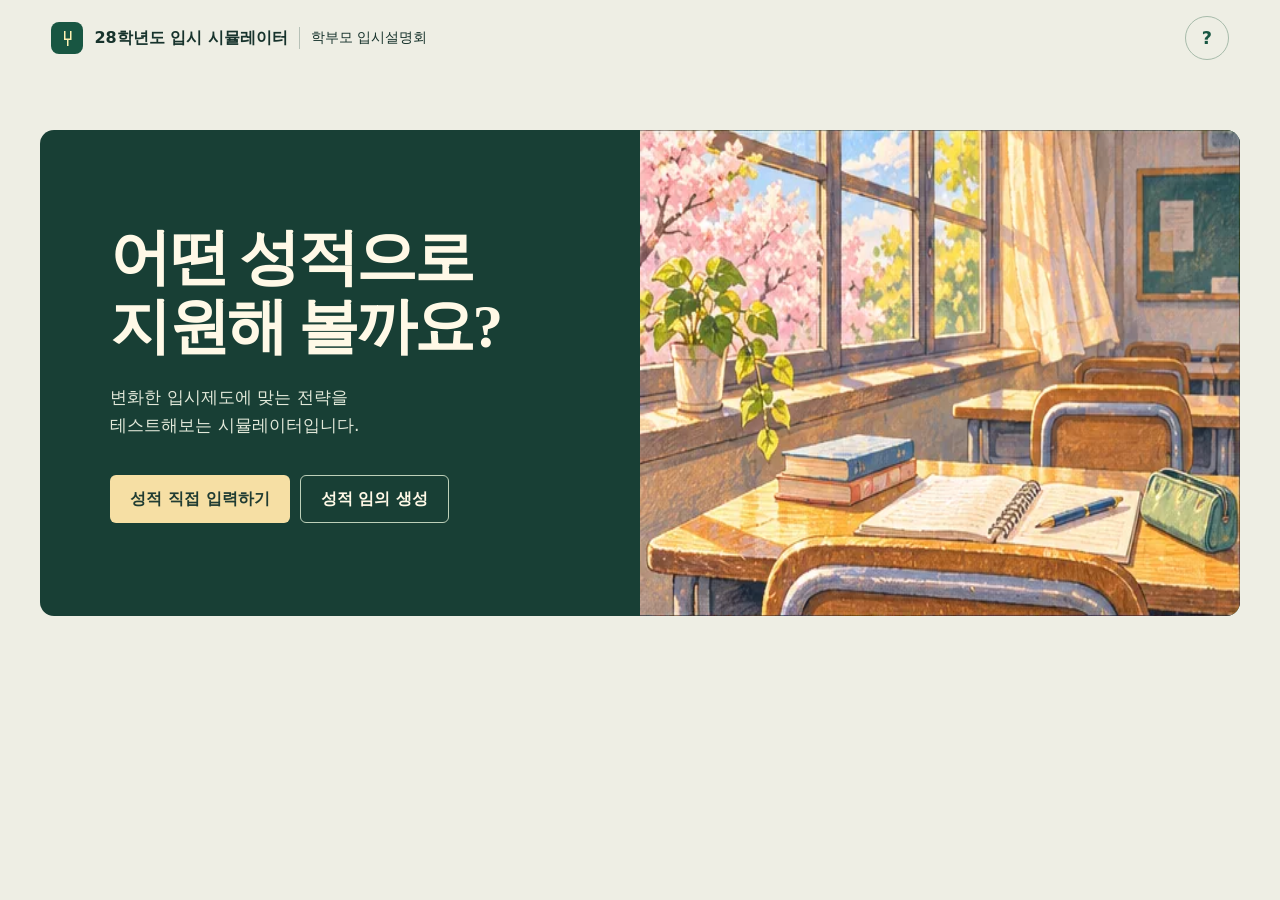
==== commit 8a80b656: "Calibrate Korea University regular admissions against program results" ====
--- a/part2.html
+++ b/part2.html
@@ -1,5 +1,5 @@
 <!doctype html>
-<html lang="ko"><head><meta charset="utf-8"><meta name="viewport" content="width=device-width, initial-scale=1, viewport-fit=cover"><meta name="theme-color" content="#163e36"><title>28학년도 입시 시뮬레이터</title><link rel="stylesheet" href="sim.css?v=profile16"></head>
+<html lang="ko"><head><meta charset="utf-8"><meta name="viewport" content="width=device-width, initial-scale=1, viewport-fit=cover"><meta name="theme-color" content="#163e36"><title>28학년도 입시 시뮬레이터</title><link rel="stylesheet" href="sim.css?v=korea19"></head>
 <body><header class="mast"><div class="brand"><span class="symbol" aria-hidden="true">⑂</span><b>28학년도 입시 시뮬레이터</b><span class="brandline">학부모 입시설명회</span></div><button class="entryHelp" data-act="help" aria-label="이용 도움말">?</button></header>
 <section id="welcome" aria-labelledby="welcomeTitle">
   <div class="welcomeCopy">
@@ -15,7 +15,6 @@
   <header><h2 id="gradeTitle">고3 성적표</h2><button type="button" data-act="closeGrades" aria-label="성적표 닫기">×</button></header>
   <div id="gradeTables"></div><div class="gradeActions"><button class="primary" data-act="closeGrades" id="gradeContinue">닫고 원서 쓰기</button></div>
 </dialog>
-<div id="effortNotice" role="status" aria-live="polite" aria-atomic="true"></div>
 <div id="addedNotice" role="status" aria-live="polite"></div>
 <dialog id="seminarInvite" aria-labelledby="seminarTitle" aria-describedby="seminarMessage" closedby="none">
 <div class="seminarInvite">
@@ -24,6 +23,6 @@
 <div class="inviteActions"><a href="seminar.html">입시설명회 참여하기</a><button type="button" id="dismissInvite" autofocus>닫기</button><button type="button" id="hideInviteToday">오늘 하루 보지 않기</button></div>
 </div>
 </dialog>
-<footer id="gameFooter" hidden><span>2030학년도 가상 대입</span><span id="persist"></span><button data-act="sources">출처와 게임 가정</button></footer>
+<footer id="gameFooter" hidden><span>2030학년도 가상 대입</span><span id="persist"></span><button data-act="sources">출처와 시뮬레이션 가정</button></footer>
 <dialog id="drawer" aria-labelledby="dialogTitle"><header><h2 id="dialogTitle"></h2><button data-act="close">닫기 ×</button></header><div id="dialogBody"></div></dialog>
-<script src="sim-catalog.js?v=profile16"></script><script src="sim-engine.js?v=profile16"></script><script src="sim-ui.js?v=profile16"></script></body></html>
+<script src="sim-catalog.js?v=korea19"></script><script src="sim-engine.js?v=korea19"></script><script src="sim-ui.js?v=korea19"></script></body></html>
--- a/sim.css
+++ b/sim.css
@@ -1,201 +1,281 @@
-*{box-sizing:border-box} :root{--ink:#17332c;--green:#185642;--muted:#52675d;--line:#ced6c9;--paper:#fffdf6;--gold:#edbe58;color-scheme:light} body{margin:0;background:#eeeee4;color:var(--ink);font:16px/1.6 'Malgun Gothic','Apple SD Gothic Neo',system-ui,sans-serif;word-break:keep-all}button,select,input{font:inherit;color:inherit}button,summary,label:has(input[type=radio]),label:has(input[type=checkbox]){cursor:pointer} button{border:1px solid var(--line);border-radius:7px;background:var(--paper);padding:.45rem .8rem;font-weight:650}button:not(:disabled):hover,summary:hover{color:#956123;border-color:#b28e4e}button:disabled{opacity:.52;cursor:default}a{color:#195f4b;text-underline-offset:3px} :focus-visible{outline:3px solid #bd822b;outline-offset:3px} h1,h2,h3,p,fieldset{margin:0}h1,h2,h3{line-height:1.25;letter-spacing:-.045em}h1{font-size:clamp(1.8rem,3vw,3.4rem);font-family:'Batang','AppleMyungjo',Georgia,serif;margin:.45rem 0 1rem}h1:focus{outline:0}h2,legend{font-size:1.13rem;font-weight:750}p+p{margin-top:.6rem} .mast,footer{max-width:1400px;margin:auto;padding:16px clamp(14px,4vw,56px);display:flex;align-items:center;justify-content:space-between;gap:.6rem}.mast{min-height:67px}.brand{display:flex;align-items:center;gap:.7rem}.brandline{font-size:.85rem;border-left:1px solid #b7c1b7;padding-left:.7rem}.symbol{background:var(--green);color:#fff2b2;width:32px;height:32px;display:grid;place-content:center;font-size:24px;border-radius:8px}.mast button,footer button{border:0;background:transparent;font-size:.87rem}main{display:grid;grid-template-columns:minmax(245px,.72fr) minmax(0,1.5fr);align-items:start;max-width:1300px;margin:0 auto;gap:clamp(15px,2.5vw,35px);padding:0 clamp(12px,3vw,40px)}#atlas,#desk{overflow:hidden;border:1px solid var(--line);border-radius:16px;background:var(--paper)}#atlas{position:sticky;top:10px;background:#183f35;color:#f3f2dd;border:none}.art{background-image:url('school-art.webp');background-position:var(--ax) var(--ay);background-size:300% 300%;background-repeat:no-repeat}.scene{position:relative}.landscape{width:100%;aspect-ratio:1.5}.scene-stamp{position:absolute;bottom:.7rem;left:1rem;background:#fff7dfeb;color:#294637;font-size:.78rem;padding:2px 9px;border-radius:4px;font-weight:bold}.maphead{display:flex;align-items:center;gap:.7rem;margin:16px 20px 8px}.face{width:51px;aspect-ratio:1.5;border-radius:6px;border:1px solid #9bae91}.maphead small,.maphead strong,.notice small,.exam small,.portfolio span,.comparison span,.comparison section b,.tip span{display:block}.maphead small{font-size:.68rem;color:#c5cfb7}.maphead strong{font-size:1.18rem}.maptoggle{display:none}.road{padding:0 20px 19px}.road ol{padding:0;margin:0 0 .5rem;list-style:none}.road li{position:relative;display:flex;align-items:center;gap:12px;color:#b7c6bc;min-height:25px;font-size:.83rem}.road li i{background:#244c40;border:1px solid #a2b8a4;width:9px;height:9px;border-radius:50%;position:relative;z-index:1}.road li:not(:last-child):before{content:'';position:absolute;left:4px;top:51%;height:100%;border-left:1px solid #688275}.road .done i{background:#acbd8a}.road .here{color:#ffe19a;font-weight:bold}.road .here i{background:var(--gold);border:2px solid var(--gold);box-shadow:0 0 0 3px #6f6744}.road li b{margin-left:auto;font-size:.7rem}.road .thin,.maptoggle{color:#f1e6bd;background:transparent;border-color:#809488;font-size:.78rem}#desk{padding:clamp(18px,3.2vw,46px);box-shadow:0 8px 22px #3447340b;min-height:65vh}.eyebrow,.advice>small{font-size:.76rem;letter-spacing:.09em;font-weight:750;color:#72713b}.lead,.muted,.fine,.select,.search,caption,.case p,.event p{color:var(--muted)}.lead{max-width:42em}.fine,caption{font-size:.77rem}.fine{margin-top:.7rem}fieldset{border:0;padding:0;margin-top:1.35rem;min-width:0}legend{padding:0;margin-bottom:.55rem}legend small,h2 small{font-weight:normal;font-size:.78rem;color:var(--muted);margin-left:.3rem}.avatars{display:flex;gap:10px}.avatars label{display:grid;grid-template-columns:auto 1fr;align-items:center;gap:3px 5px;text-align:center;padding:4px 5px 6px;width:min(31%,127px);border:1px solid var(--line);border-radius:7px;background:white}.portrait{aspect-ratio:1.5;grid-column:1/-1;grid-row:1; border-radius:4px}.avatars input{grid-column:1;grid-row:2}.avatars b{grid-column:2;grid-row:2;font-size:.9rem;text-align:left}.avatars label:has(:checked),.radios label:has(:checked){background:#eaf2df;border-color:#477457}.radios{display:flex;flex-wrap:wrap;gap:6px}.radios label,.check{display:flex;align-items:center;gap:.35rem;border:1px solid var(--line);border-radius:7px;padding:.4rem .65rem;font-size:.87rem}.muted{font-size:.85rem;margin-top:.45rem}input{accent-color:var(--green)}.sliders{display:grid;gap:6px}.sliders>div{display:grid;grid-template-columns:42px 1fr 63px;gap:12px;align-items:center}.sliders label{font-weight:700}.sliders input[type=range]{width:100%;min-height:30px}.sliders input[type=number],select,input[type=search]{min-width:0;width:100%;border:1px solid var(--line);background:white;border-radius:5px;padding:.32rem .45rem}.sliders input[type=number]{font-variant-numeric:tabular-nums;text-align:center}.actionbar{margin-top:1.5rem;padding-top:1rem;border-top:1px solid var(--line);display:flex;justify-content:flex-end}.primary{border:1px solid var(--green);background:var(--green);color:white;padding:.68rem 1.1rem}.primary:not(:disabled):hover{color:#ffe99a;background:#103f30}.sectionhead,.portfolio,.casehead,.notice,.stepper,.alloc>div,.filters,.selectrow{display:flex;align-items:center;justify-content:space-between;gap:8px}.sectionhead{margin-top:1.45rem}.sectionhead>b{font-size:.82rem;color:var(--green)}.alloc>div{padding:.6rem 0;border-bottom:1px solid #dce1d6}.pips{display:flex;gap:3px;margin:.22rem 0}.pips i{width:16px;height:5px;border-radius:2px;background:#dce1d6}.pips .on{background:#598561}.step{width:36px;height:36px;padding:0}.stepper output{min-width:16px;text-align:center;font-weight:750}.selectrow,.filters{margin:1rem 0;align-items:end}.selectrow>.select,.filters>.search{flex:1}.select,.search{display:grid;gap:.18rem;font-size:.8rem}.filters>.select{min-width:100px}.event,.journal,.advice{background:#f1f3e5;border:1px solid #c6cfb7;border-radius:9px;padding:.8rem 1rem}.event legend{font-size:.78rem;color:#697738}.event h2{margin-bottom:.35rem}.event .radios{margin-top:.7rem}.reportSummary,.exam,.comparison{display:grid;grid-template-columns:repeat(2,1fr);gap:.6rem;margin:1rem 0}.reportSummary>div,.exam>div,.comparison section{background:#edf1e3;padding:.75rem 1rem;border-radius:8px}.reportSummary small,.reportSummary strong{display:block}.reportSummary strong,.exam strong{font-family:Georgia,serif;font-size:2.05rem;line-height:1.25}.exam{grid-template-columns:repeat(3,1fr)}.exam em{font:normal .8rem system-ui;margin-left:.2rem}table{width:100%;border-collapse:collapse;text-align:center;font-variant-numeric:tabular-nums;margin:1rem 0 .4rem}caption{text-align:left;margin:.3rem 0}thead{background:#e5eadd}th,td{padding:.45rem .18rem;border-bottom:1px solid var(--line)}th small,td small{font-weight:normal;font-size:.68rem;color:var(--muted)}td .better,.success{color:#126542}.journal,.advice{margin-top:1rem}.journal p,.advice p,.tip span{font-size:.85rem}.advice>small{color:#496144}.advice h2{margin:.35rem 0}.tip{border-top:1px solid #cbd6bc;padding:.45rem 0}.check{margin-top:1rem;display:inline-flex}.portfolio{padding:.8rem 0;margin-top:.3rem;border-bottom:1px solid var(--line);align-items:baseline}.portfolio span{font-size:.85rem}.case{border:1px solid var(--line);border-radius:8px;margin:8px 0;padding:.7rem .85rem;background:#fffcf3}.case.chosen{border-color:var(--green);background:#eff5e7}.casehead small,.notice small{color:var(--muted);font-size:.75rem}.casehead h3{font-size:1.1rem}.casehead h3 span{font-weight:500}.case p,.case details{font-size:.84rem}.pick{white-space:nowrap;font-size:.8rem}.case details{margin-top:.38rem}.case summary,details summary{color:var(--green);font-weight:650}details[open] summary{margin-bottom:.5rem}.notice{padding:.65rem 0;border-bottom:1px solid var(--line);flex-wrap:wrap}.notice strong{font-size:.88rem}.notice p{flex-basis:100%;font-size:.8rem}.offers{display:grid;gap:.5rem;margin-top:1rem}.offer{text-align:left;background:#e5f0de}.thin{font-size:.86rem;margin-top:.6rem}.comparison section:last-child{background:#f7edc9}footer{flex-wrap:wrap;font-size:.76rem;color:var(--muted)}footer #persist{margin-left:auto}dialog{color:var(--ink);background:var(--paper);width:min(94vw,760px);max-height:88dvh;border:1px solid var(--line);border-radius:12px;padding:0}dialog::backdrop{background:#0d2924a6}dialog header{position:sticky;top:0;background:var(--paper);display:flex;align-items:center;justify-content:space-between;gap:.4rem;padding:.8rem 1rem;border-bottom:1px solid var(--line);z-index:1}dialog header button{font-size:.8rem}#dialogBody{padding:1rem}.casehead h3,td,button{overflow-wrap:break-word}
-@media(min-width:801px) and (max-height:800px){#atlas .landscape{aspect-ratio:2.2}.road li{min-height:21px}}
-@media(max-width:800px){main{grid-template-columns:1fr;gap:10px;max-width:700px}#atlas{position:relative;top:auto;display:grid;grid-template-columns:30% 1fr;border-radius:11px}.scene{min-height:72px}.landscape{position:absolute;inset:0;height:100%;aspect-ratio:auto}.scene-stamp{position:absolute;left:.35rem;bottom:.25rem;font-size:.6rem;line-height:1.1;padding:2px 4px}.maphead{margin:9px;gap:.45rem}.maphead .face{display:none}.maphead strong{font-size:1rem}.maptoggle{display:block;margin-left:auto}.road{grid-column:1/-1;display:none}.road.expanded{display:block}.road ol{columns:2;column-gap:20px}.road li{break-inside:avoid}.mast{min-height:48px;padding:8px 14px}.brandline{display:none}#desk{border-radius:11px;min-height:0}.portfolio{display:block}.exam>div,.comparison section{padding:.5rem}.sectionhead h2{font-size:1rem}.pick{padding:.45rem .55rem}footer{justify-content:flex-start}footer #persist{margin-left:0}}
-@media(max-width:380px){.radios label{font-size:.82rem}.maphead small{display:none}.maptoggle{padding:.3rem}.mast button{padding:.3rem}.brand{gap:.35rem}.exam{grid-template-columns:repeat(2,1fr)}}
-@media(prefers-reduced-motion:no-preference){#desk>h1,.notice,.reportSummary{animation:arrive .25s ease-out}@keyframes arrive{from{opacity:.5;transform:translateY(4px)}to{opacity:1;transform:none}}}
+* {box-sizing: border-box;}
+:root {--ink: #17332c; --green: #185642; --muted: #52675d; --line: #ced6c9; --paper: #fffdf6; --gold: #edbe58; color-scheme: light;}
+body {margin: 0px; background: rgb(238, 238, 228); color: var(--ink); font: 16px / 1.6 "Malgun Gothic", "Apple SD Gothic Neo", system-ui, sans-serif; word-break: keep-all;}
+button, select, input {font: inherit; color: inherit;}
+button, summary, label:has(input[type="radio"]), label:has(input[type="checkbox"]) {cursor: pointer;}
+button {border: 1px solid var(--line); border-radius: 7px; background: var(--paper); padding: 0.45rem 0.8rem; font-weight: 650;}
+button:not(:disabled):hover, summary:hover {color: rgb(149, 97, 35); border-color: rgb(178, 142, 78);}
+button:disabled {opacity: 0.52; cursor: default;}
+a {color: rgb(25, 95, 75); text-underline-offset: 3px;}
+:focus-visible {outline: rgb(189, 130, 43) solid 3px; outline-offset: 3px;}
+h1, h2, h3, p, fieldset {margin: 0px;}
+h1, h2, h3 {line-height: 1.25; letter-spacing: -0.045em;}
+h1 {font-size: clamp(1.8rem, 3vw, 3.4rem); font-family: Batang, AppleMyungjo, Georgia, serif; margin: 0.45rem 0px 1rem;}
+h1:focus {outline: 0px;}
+h2, legend {font-size: 1.13rem; font-weight: 750;}
+p + p {margin-top: 0.6rem;}
+.mast, footer {max-width: 1400px; margin: auto; padding: 16px clamp(14px, 4vw, 56px); display: flex; align-items: center; justify-content: space-between; gap: 0.6rem;}
+.mast {min-height: 67px;}
+.brand {display: flex; align-items: center; gap: 0.7rem;}
+.brandline {font-size: 0.85rem; border-left: 1px solid rgb(183, 193, 183); padding-left: 0.7rem;}
+.symbol {background: var(--green); color: rgb(255, 242, 178); width: 32px; height: 32px; display: grid; place-content: center; font-size: 24px; border-radius: 8px;}
+.mast button, footer button {border: 0px; background: transparent; font-size: 0.87rem;}
+main {display: grid; grid-template-columns: minmax(245px, 0.72fr) minmax(0px, 1.5fr); align-items: start; max-width: 1300px; margin: 0px auto; gap: clamp(15px, 2.5vw, 35px); padding: 0px clamp(12px, 3vw, 40px);}
+#atlas, #desk {overflow: hidden; border: 1px solid var(--line); border-radius: 16px; background: var(--paper);}
+#atlas {position: sticky; top: 10px; background: rgb(24, 63, 53); color: rgb(243, 242, 221); border-width: medium; border-style: none; border-color: currentcolor; border-image: none;}
+.art {background-image: url("school-art.webp"); background-position: var(--ax) var(--ay); background-size: 300% 300%; background-repeat: no-repeat;}
+.scene {position: relative;}
+.landscape {width: 100%; aspect-ratio: 1.5 / 1;}
+.notice small, .exam small, .comparison span, .comparison section b {display: block;}
+#desk {padding: clamp(18px, 3.2vw, 46px); box-shadow: rgba(52, 71, 52, 0.043) 0px 8px 22px; min-height: 65vh;}
+.eyebrow {font-size: 0.76rem; letter-spacing: 0.09em; font-weight: 750; color: rgb(114, 113, 59);}
+.lead, .muted, .fine, .search, caption, .case p, .event p {color: var(--muted);}
+.lead {max-width: 42em;}
+.fine, caption {font-size: 0.77rem;}
+.fine {margin-top: 0.7rem;}
+fieldset {border: 0px; padding: 0px; margin-top: 1.35rem; min-width: 0px;}
+legend {padding: 0px; margin-bottom: 0.55rem;}
+legend small, h2 small {font-weight: normal; font-size: 0.78rem; color: var(--muted); margin-left: 0.3rem;}
+.muted {font-size: 0.85rem; margin-top: 0.45rem;}
+input {accent-color: var(--green);}
+select, input[type="search"] {min-width: 0px; width: 100%; border: 1px solid var(--line); background: white; border-radius: 5px; padding: 0.32rem 0.45rem;}
+.actionbar {margin-top: 1.5rem; padding-top: 1rem; border-top: 1px solid var(--line); display: flex; justify-content: flex-end;}
+.primary {border: 1px solid var(--green); background: var(--green); color: white; padding: 0.68rem 1.1rem;}
+.primary:not(:disabled):hover {color: rgb(255, 233, 154); background: rgb(16, 63, 48);}
+.sectionhead, .notice {display: flex; align-items: center; justify-content: space-between; gap: 8px;}
+.sectionhead {margin-top: 1.45rem;}
+.sectionhead > b {font-size: 0.82rem; color: var(--green);}
+.step {width: 36px; height: 36px; padding: 0px;}
+.search {display: grid; gap: 0.18rem; font-size: 0.8rem;}
+.event {background: rgb(241, 243, 229); border: 1px solid rgb(198, 207, 183); border-radius: 9px; padding: 0.8rem 1rem;}
+.event legend {font-size: 0.78rem; color: rgb(105, 119, 56);}
+.event h2 {margin-bottom: 0.35rem;}
+.exam, .comparison {display: grid; grid-template-columns: repeat(2, 1fr); gap: 0.6rem; margin: 1rem 0px;}
+.exam > div, .comparison section {background: rgb(237, 241, 227); padding: 0.75rem 1rem; border-radius: 8px;}
+.exam strong {font-family: Georgia, serif; font-size: 2.05rem; line-height: 1.25;}
+.exam {grid-template-columns: repeat(3, 1fr);}
+.exam em {font: 0.8rem system-ui; margin-left: 0.2rem;}
+table {width: 100%; border-collapse: collapse; text-align: center; font-variant-numeric: tabular-nums; margin: 1rem 0px 0.4rem;}
+caption {text-align: left; margin: 0.3rem 0px;}
+thead {background: rgb(229, 234, 221);}
+th, td {padding: 0.45rem 0.18rem; border-bottom: 1px solid var(--line);}
+th small, td small {font-weight: normal; font-size: 0.68rem; color: var(--muted);}
+.success {color: rgb(18, 101, 66);}
+.case {border: 1px solid var(--line); border-radius: 8px; margin: 8px 0px; padding: 0.7rem 0.85rem; background: rgb(255, 252, 243);}
+.notice small {color: var(--muted); font-size: 0.75rem;}
+.case p, .case details {font-size: 0.84rem;}
+.case details {margin-top: 0.38rem;}
+.case summary, details summary {color: var(--green); font-weight: 650;}
+details[open] summary {margin-bottom: 0.5rem;}
+.notice {padding: 0.65rem 0px; border-bottom: 1px solid var(--line); flex-wrap: wrap;}
+.notice strong {font-size: 0.88rem;}
+.notice p {flex-basis: 100%; font-size: 0.8rem;}
+.offers {display: grid; gap: 0.5rem; margin-top: 1rem;}
+.offer {text-align: left; background: rgb(229, 240, 222);}
+.thin {font-size: 0.86rem; margin-top: 0.6rem;}
+.comparison section:last-child {background: rgb(247, 237, 201);}
+footer {flex-wrap: wrap; font-size: 0.76rem; color: var(--muted);}
+footer #persist {margin-left: auto;}
+dialog {color: var(--ink); background: var(--paper); width: min(94vw, 760px); max-height: 88dvh; border: 1px solid var(--line); border-radius: 12px; padding: 0px;}
+dialog::backdrop {background: rgba(13, 41, 36, 0.65);}
+dialog header {position: sticky; top: 0px; background: var(--paper); display: flex; align-items: center; justify-content: space-between; gap: 0.4rem; padding: 0.8rem 1rem; border-bottom: 1px solid var(--line); z-index: 1;}
+dialog header button {font-size: 0.8rem;}
+#dialogBody {padding: 1rem;}
+td, button {overflow-wrap: break-word;}
+@media (min-width: 801px) and (max-height: 800px) {
+#atlas .landscape {aspect-ratio: 2.2 / 1;}
+}
+@media (max-width: 800px) {
+main {grid-template-columns: 1fr; gap: 10px; max-width: 700px;}
+#atlas {position: relative; top: auto; display: grid; grid-template-columns: 30% 1fr; border-radius: 11px;}
+.scene {min-height: 72px;}
+.landscape {position: absolute; inset: 0px; height: 100%; aspect-ratio: auto;}
+.mast {min-height: 48px; padding: 8px 14px;}
+.brandline {display: none;}
+#desk {border-radius: 11px; min-height: 0px;}
+.exam > div, .comparison section {padding: 0.5rem;}
+.sectionhead h2 {font-size: 1rem;}
+footer {justify-content: flex-start;}
+footer #persist {margin-left: 0px;}
+}
+@media (max-width: 380px) {
+.mast button {padding: 0.3rem;}
+.brand {gap: 0.35rem;}
+.exam {grid-template-columns: repeat(2, 1fr);}
+}
+@media (prefers-reduced-motion: no-preference) {
+#desk > h1, .notice {animation: 0.25s ease-out 0s 1 normal none running arrive;}
+@keyframes arrive {
+  0% { opacity: 0.5; transform: translateY(4px); }
+  100% { opacity: 1; transform: none; }
+}
+}
+.wizard, .basket {margin: 1.15rem 0px;}
+.basketline small {color: var(--muted); font-size: 0.82rem;}
+.wizard {padding: 1rem 0px; border-block: 1px solid var(--line);}
+.routes {display: flex; gap: 0.5rem; flex-wrap: wrap; margin: 0.6rem 0px;}
+.routes button[aria-pressed="true"] {color: white; background: var(--green); border-color: var(--green);}
+.basketline {display: flex; align-items: center; justify-content: space-between; gap: 0.5rem; padding: 0.7rem 0px;}
+.basketline {border-bottom: 1px solid var(--line);}
+.basketline > div:last-child {flex-shrink: 0;}
+.basketline small {display: block;}
+.quiet {background: transparent; border: 0px; color: var(--muted); font-size: 0.8rem; padding: 0.35rem;}
+.basket .sectionhead {margin: 0px;}
+@media (max-width: 580px) {
+.routes {gap: 0.25rem;}
+.routes button {flex: 1 1 0%; font-size: 0.86rem; padding: 0.5rem 0.25rem;}
+}
+.schoolTrigger {padding: 0.65rem 0.8rem; width: 100%; display: flex; align-items: center; justify-content: space-between; gap: 0.55rem; margin: 0.8rem 0px; text-align: left; background: white;}
+.schoolTrigger span, .sheetSearch {font-size: 0.84rem; color: var(--muted);}
+.schoolSheet {width: min(92vw, 480px);}
+.schoolSheet #dialogBody {padding: 0px; display: flex; flex-direction: column; max-height: min(66dvh, 520px);}
+.sheetSearch {padding: 0.65rem 1rem; display: grid; gap: 0.2rem;}
+.sheetSearch input {padding: 0.55rem;}
+.schoolRows {min-height: 0px; overflow: auto; overscroll-behavior: contain; padding: 0px 1rem 0.8rem;}
+.schoolRow {display: flex; justify-content: space-between; align-items: center; text-align: left; background: transparent; width: 100%; padding: 0.7rem 0.2rem; border-top: 0px; border-right: 0px; border-left: 0px; border-image: none; border-radius: 0px; border-bottom: 1px solid var(--line);}
+.schoolRow small {display: block; font-weight: 400; color: var(--muted);}
+.schoolRow > span:last-child {font-size: 0.82rem;}
+.schoolRow:focus-visible {outline-offset: -3px;}
+@media (max-width: 800px) {
+#atlas {position: sticky; top: 0px; z-index: 2; grid-template-columns: minmax(58px, 22%) 1fr; box-shadow: rgba(20, 61, 46, 0.15) 0px 2px 6px;}
+.schoolSheet[open] {position: fixed; inset: auto 0px 0px; width: min(100%, 650px); margin: 0px auto; max-width: none; max-height: 85dvh; border-radius: 16px 16px 0px 0px; padding-bottom: env(safe-area-inset-bottom);}
+.schoolSheet #dialogBody {max-height: min(64dvh, 540px);}
+}
+@media (max-width: 370px) {
+#atlas {grid-template-columns: 46px 1fr;}
+}
+@media (prefers-reduced-motion: no-preference) {
+.schoolSheet[open] {animation: 0.18s ease-out 0s 1 normal none running slideSheet;}
+@keyframes slideSheet {
+  0% { transform: translateY(14px); opacity: 0.45; }
+  100% { transform: translateY(0px); opacity: 1; }
+}
+}
+@media (prefers-reduced-motion: no-preference) {
+#addedNotice:not(:empty) {position: fixed; z-index: 4; bottom: max(1.15rem,env(safe-area-inset-bottom)); left: 50%; transform: translateX(-50%); max-width: 90vw; width: max-content; background: rgb(25, 63, 52); color: white; border-radius: 8px; padding: 0.5rem 0.85rem; box-shadow: rgba(38, 62, 55, 0.2) 0px 3px 12px; pointer-events: none; font-size: 0.85rem;}
+.strategyPair {display: grid; grid-template-columns: repeat(2, minmax(0px, 1fr)); gap: 0.65rem; margin: 1.2rem 0px;}
+.offerCard {padding: 1rem; border: 1px solid var(--line); border-radius: 8px; background: rgb(246, 245, 235);}
+.offerCard:last-child {background: rgb(232, 241, 223); border-color: rgb(175, 200, 169);}
+.offerCard h2 {margin: 0.45rem 0px;}
+.offerCard small, .offerCard p, .strategyReason p, .routeResults small {font-size: 0.85rem;}
+.offerCard > b {color: var(--green); font-size: 0.84rem;}
+.registration {border-top: 1px solid var(--line); padding-top: 0.35rem; margin-top: 0.5rem;}
+.strategyReason {padding: 0.9rem 1rem; border-left: 3px solid var(--green); background: rgb(243, 243, 230);}
+.strategyReason h2 {margin-bottom: 0.5rem;}
+.routeHeading {margin-top: 1.3rem;}
+.routeResults {list-style: none; padding: 0px; margin: 0.5rem 0px;}
+.routeResults li {display: grid; grid-template-columns: 5.3rem 1fr auto; gap: 0.5rem; align-items: center; padding: 0.55rem 0px; border-bottom: 1px solid var(--line);}
+.routeResults div small {display: block; color: var(--muted);}
+.routeResults li > small {color: var(--muted);}
+.basis {margin: 0.8rem 0px;}
+@media (max-width: 480px) {
+.strategyPair {grid-template-columns: 1fr;}
+.offerCard {padding: 0.7rem 0.8rem;}
+.routeResults li {grid-template-columns: 4.2rem 1fr;}
+.routeResults li > small {grid-column: 2; font-size: 0.7rem;}
+.routeResults strong {font-size: 0.87rem;}
+}
+.resultActions {gap: 0.5rem; flex-wrap: wrap;}
+#seminarInvite {width: min(92vw, 32rem); margin: clamp(1rem, 12vh, 6rem) auto auto; max-height: 82dvh; background: rgb(30, 73, 58); border: 0px; box-shadow: rgba(18, 43, 33, 0.35) 0px 0.8rem 3rem;}
+.seminarInvite {display: grid; gap: 1.2rem; padding: clamp(1rem, 3vw, 1.6rem); border-radius: 9px; background: rgb(30, 73, 58); color: rgb(255, 249, 232);}
+.seminarInvite h2 {font-family: Batang, Georgia, serif; color: rgb(255, 249, 232); margin: 0px 0px 0.4rem; font-size: 1.35rem;}
+.seminarInvite p {margin: 0px; color: rgb(225, 233, 219); font-size: 0.9rem;}
+.seminarInvite a {display: inline-flex; align-items: center; justify-content: center; min-height: 44px; padding: 0.55rem 0.95rem; border-radius: 5px; background: rgb(250, 230, 167); color: rgb(38, 60, 46); text-decoration: none; font-weight: 750; white-space: nowrap;}
+.inviteActions {display: flex; align-items: center; gap: 0.65rem; flex-wrap: wrap;}
+.inviteActions button {min-height: 44px; padding: 0.5rem 1rem; border-color: rgb(171, 193, 180); color: rgb(255, 249, 232); background: transparent;}
+.inviteActions #hideInviteToday {padding-inline: 0.45rem; border-color: transparent; text-decoration: underline; text-underline-offset: 0.22em;}
+.inviteActions :focus-visible {outline: rgb(255, 218, 120) solid 3px; outline-offset: 3px;}
+.seminarInvite a:hover {background: rgb(255, 241, 197);}
+@media (max-width: 580px) {
+.seminarInvite {grid-template-columns: 1fr;}
+.resultActions > * {flex: 1 1 0%; padding: 0.65rem 0.3rem; font-size: 0.86rem;}
+}
+.skipAction {justify-content: flex-start;}
+.decisionReason {margin-top: 0.25rem;}
+@media (min-width: 801px) {
+main {grid-template-columns: minmax(230px, 3fr) minmax(0px, 7fr);}
+}
+.registerActions {display: grid; grid-template-columns: auto minmax(0px, 1fr); gap: 1rem; align-items: start; margin-top: 1.2rem;}
+.registerActions .offers {margin: 0px;}
+@media (max-width: 800px) {
+.registerActions {gap: 0.5rem;}
+}
+#welcome[hidden], #gameScreen[hidden], #gameFooter[hidden] {display: none;}
+#welcome {max-width: 1200px; margin: clamp(1rem, 6vh, 4rem) auto; width: calc(100% - clamp(2rem, 7vw, 5rem)); display: grid; grid-template-columns: 1fr 1fr; overflow: hidden; border-radius: 14px; color: rgb(255, 249, 231); background: rgb(24, 63, 53);}
+.welcomeCopy {align-self: center; padding: clamp(2rem, 5.5vw, 5.5rem);}
+.welcomeCopy h1 {margin: 0px; font-size: clamp(2.5rem, 4.8vw, 4.6rem); line-height: 1.13;}
+.welcomeCopy p {margin: 1.4rem 0px 2.2rem; max-width: 25ch; color: rgb(225, 232, 217); font-size: 1.08rem;}
+.enterGame {display: inline-flex; gap: 2rem; align-items: center; min-height: 48px; padding: 0.65rem 1.25rem; border-radius: 6px; background: rgb(246, 223, 164); color: rgb(32, 60, 50); font-weight: 750; text-decoration: none;}
+.enterGame:hover {background: rgb(255, 240, 198);}
+.welcomeScene {--ax: 0%; --ay: 50%; min-height: clamp(23rem, 54vh, 35rem);}
+@media (max-width: 700px) {
+#welcome {max-width: 30rem; margin: 1rem auto; grid-template-columns: 1fr;}
+.welcomeScene {grid-row: 1; min-height: 0px; aspect-ratio: 2.15 / 1;}
+.welcomeCopy {padding: clamp(1.35rem, 6vw, 2rem);}
+.welcomeCopy h1 {font-size: clamp(2rem, 9vw, 3rem);}
+.welcomeCopy p {margin: 0.85rem 0px 1.4rem;}
+}
+.mast .entryHelp {display: grid; place-items: center; width: 44px; height: 44px; border: 1px solid rgb(167, 187, 170); border-radius: 50%; font-size: 1.1rem; color: var(--green);}
+.entryChoices {display: flex; flex-wrap: wrap; gap: 0.65rem;}
+.entryChoices .secondary {background: transparent; border: 1px solid rgb(189, 208, 185); color: rgb(255, 249, 231);}
+.entryChoices .secondary:hover {background: rgb(45, 83, 71);}
+#entryStep {max-width: 640px; margin: clamp(1rem, 5vh, 3.5rem) auto; padding: clamp(1.2rem, 4vw, 3rem); background: var(--paper); border: 1px solid var(--line); border-radius: 8px;}
+.entryNav {display: flex; align-items: center; justify-content: space-between; color: var(--muted); font-variant-numeric: tabular-nums;}
+.entryNav a {display: inline-flex; align-items: center; min-height: 44px; text-decoration: none;}
+#entryTitle {margin: 0.8rem 0px 1.4rem; text-wrap: balance;}
+.entryOptions {display: grid; gap: 0.65rem;}
+.entryOptions button, .entryOption {display: block; padding: 0.9rem 1.1rem; width: 100%; text-align: left; border: 1px solid rgb(190, 205, 191); background: rgb(248, 248, 237); border-radius: 6px; color: var(--ink); font-weight: 700; text-decoration: none;}
+.entryOptions a:hover, .entryOptions button:hover, .quizOptions [aria-pressed="true"] {background: rgb(230, 237, 223); border-color: var(--green); color: var(--green);}
+.entryOption small {display: block; font-weight: 500; color: var(--muted);}
+.gradeInput {padding: 0px; border: 0px; margin: 1.35rem 0px;}
+.gradeInput legend, .gradeInput legend small {margin-bottom: 0.4rem;}
+.gradeInput legend small, #gradeTables caption small {font: 500 0.78rem / 1.2 system-ui, sans-serif; color: var(--muted);}
+.gradeInput > div {display: grid; grid-template-columns: repeat(3, minmax(0px, 1fr)); gap: 0.45rem 0.8rem;}
+#manualGrades > .primary {display: block; margin: 1.1rem 0px 0px auto;}
+#gradeDialog {width: min(92vw, 550px); padding: clamp(1rem, 4vw, 2rem); background: var(--paper) url(report-paper.webp) center/cover; color: var(--ink); border: 1px solid rgb(184, 186, 166); border-radius: 8px;}
+#gradeDialog::backdrop {background: rgba(16, 38, 31, 0.55);}
+#gradeDialog header {display: flex; align-items: center; justify-content: space-between; border-bottom: 2px solid var(--ink); padding-bottom: 0.65rem;}
+#gradeDialog h2 {font: 700 clamp(1.6rem, 4vw, 2.4rem) / 1.2 Batang, serif;}
+#gradeDialog header button {width: 44px; height: 44px; font-size: 1.4rem; background: transparent; border: 0px;}
+#gradeTables table {width: 100%; min-width: 0px; table-layout: fixed; border-collapse: collapse; margin: 1.2rem 0px; font-variant-numeric: tabular-nums;}
+#gradeTables caption {text-align: left; font-weight: 750; margin-bottom: 0.4rem; color: var(--ink);}
+#gradeTables th, #gradeTables td {text-align: center; padding: 0.43rem 0px; border: 1px solid rgb(192, 201, 186); white-space: normal;}
+#gradeTables th {font-size: clamp(0.69rem, 3vw, 0.9rem); color: var(--green); background: rgb(229, 235, 223);}
+#gradeTables td {font-size: 1.18rem; font-weight: 700; background: rgb(255, 250, 240);}
+.gradeActions {text-align: right;}
+.profileTools {display: flex; justify-content: space-between; align-items: center; gap: 0.5rem; padding: 0.75rem 1rem;}
+.profileTools button {min-height: 44px; color: var(--green);}
+.profileTools .resetmap {color: rgb(245, 241, 221); background: transparent; border-color: rgb(138, 167, 152);}
+.profileRoad {margin: 0px; padding: 0.3rem 1.2rem 1rem 2.8rem; color: rgb(206, 222, 204);}
+.profileRoad li {padding: 0.25rem;}
+.profileRoad [aria-current] {font-weight: 800; color: rgb(255, 223, 150);}
+#dialogBody h3:not(:first-child) {margin-top: 1rem;}
+@media (max-width: 800px) {
+.profileRoad {display: none;}
+.profileTools {padding: 0.4rem 0.8rem;}
+#entryStep {margin: 1rem 0.75rem;}
+#atlas:has(.profileTools) {display: block;}
+#atlas:has(.profileTools) .scene {display: none;}
+}
+@media (max-width: 420px) {
+.entryChoices {display: grid;}
+.entryChoices a {justify-content: center;}
+.welcomeScene {max-height: 20vh;}
+.welcomeCopy h1 {font-size: clamp(1.8rem, 8vw, 2.4rem);}
+}
+}
 
 
-.feedback{margin-top:.8rem;font-size:.88rem}.feedback p{margin:.4rem 0}.mapstats,.destination{font-size:.8rem;color:#f8edbb;margin:.4rem 0}.modelnote{margin:.5rem 0}.trend{display:flex;align-items:center;justify-content:space-between;gap:.75rem;margin:.9rem 0;padding:.6rem .8rem;border:1px solid var(--line);border-radius:8px}.trend>b{font-size:.82rem}.trend>div{display:flex;align-items:end;gap:clamp(4px,1vw,10px)}.trend span{display:grid;justify-items:center}.trend i{background:#78a484;width:16px;border-radius:3px 3px 0 0}.trend strong,.trend small{font-size:.71rem}.trend small{color:var(--muted)}
+.gradeInput > div {display:grid;grid-template-columns:repeat(var(--subjects),minmax(0,1fr));gap:clamp(.2rem,1vw,.55rem)}
+.gradeColumn {--row:32px;--peek:24px;position:relative;min-width:0;border:1px solid var(--line);border-radius:7px;background:#fffdf6}
+.gradeSubject {min-height:1.8rem;display:grid;place-content:center;text-align:center;color:var(--green);font-size:clamp(.72rem,2.8vw,.92rem);font-weight:700}
+.gradeReel {position:relative;height:calc(var(--row) + 2 * var(--peek));padding-block:var(--peek);overflow-y:auto;overscroll-behavior-y:contain;scroll-snap-type:y mandatory;scrollbar-width:none;border-radius:0 0 6px 6px;background:linear-gradient(to bottom,transparent var(--peek),#e2ecdf var(--peek),#e2ecdf calc(var(--peek) + var(--row)),transparent calc(var(--peek) + var(--row)));font-variant-numeric:tabular-nums;touch-action:pan-y;cursor:ns-resize}
+.gradeReel::-webkit-scrollbar {display:none}
+.gradeReel span {display:block;height:var(--row);line-height:var(--row);text-align:center;scroll-snap-align:center;color:#68776b;font-size:.85rem;user-select:none}
+.gradeReel span.current {font-size:1.4rem;font-weight:750;color:var(--green)}
+.gradeReel:focus-visible {outline-offset:-2px}
+.gradeHint {margin-top:-.5rem;color:var(--muted);font-size:.9rem}
+@media(max-width:359px){.gradeInput > div {grid-template-columns:repeat(3,minmax(0,1fr))}.gradeColumn {--peek:23px}}
 
-.fastlane,.wizard,.basket{margin:1.15rem 0}.fastlane{display:flex;align-items:center;justify-content:space-between;gap:1rem;background:#edf1e3;padding:1rem;border-radius:9px}.fastlane p,.candidate small,.basketline small{color:var(--muted);font-size:.82rem}.fastlane .primary{flex-shrink:0}.wizard{padding:1rem 0;border-block:1px solid var(--line)}.routes{display:flex;gap:.5rem;flex-wrap:wrap;margin:.6rem 0}.routes button[aria-pressed="true"]{color:white;background:var(--green);border-color:var(--green)}.schoolPick{display:grid;gap:.35rem;margin-top:1rem;font-weight:700}.schoolPick select{padding:.6rem;font-weight:400}.candidate,.basketline{display:flex;align-items:center;justify-content:space-between;gap:.5rem;padding:.7rem 0}.candidate{margin-top:.6rem}.basketline{border-bottom:1px solid var(--line)}.basketline>div:last-child{flex-shrink:0}.basketline small,.candidate small{display:block}.quiet{background:transparent;border:0;color:var(--muted);font-size:.8rem;padding:.35rem}.consult{margin:.8rem 0}.basket .sectionhead{margin:0}
-@media(max-width:580px){.fastlane{display:grid}.fastlane .primary{width:100%}.routes{gap:.25rem}.routes button{flex:1;font-size:.86rem;padding:.5rem .25rem}.candidate .primary{white-space:nowrap;padding:.5rem .65rem}}
-
-.mapActions{margin-left:auto;display:flex;gap:5px;align-items:center}.mapActions button{border-color:#9aafa1;color:#fff3ce;background:transparent;font-size:.78rem;padding:.36rem .5rem;white-space:nowrap}.mapActions .maptoggle{margin-left:0}.schoolTrigger{padding:.65rem .8rem;width:100%;display:flex;align-items:center;justify-content:space-between;gap:.55rem;margin:.8rem 0;text-align:left;background:white}.schoolTrigger span,.sheetSearch{font-size:.84rem;color:var(--muted)}.trackButtons,.termTabs{display:flex;gap:.4rem;flex-wrap:wrap}.trackButtons button[aria-pressed=true],.termTabs button[aria-pressed=true]{background:var(--green);border-color:var(--green);color:white}.journalTerm{margin:.9rem 0}.schoolSheet{width:min(92vw,480px)}.schoolSheet #dialogBody{padding:0;display:flex;flex-direction:column;max-height:min(66dvh,520px)}.sheetSearch{padding:.65rem 1rem;display:grid;gap:.2rem}.sheetSearch input{padding:.55rem}.schoolRows{min-height:0;overflow:auto;overscroll-behavior:contain;padding:0 1rem .8rem}.schoolRow{display:flex;justify-content:space-between;align-items:center;text-align:left;background:transparent;width:100%;padding:.7rem .2rem;border:0;border-radius:0;border-bottom:1px solid var(--line)}.schoolRow small{display:block;font-weight:400;color:var(--muted)}.schoolRow>span:last-child{font-size:.82rem}.schoolRow:focus-visible{outline-offset:-3px}
-@media(max-width:800px){#atlas{position:sticky;top:0;z-index:2;grid-template-columns:minmax(58px,22%) 1fr;box-shadow:0 2px 6px #143d2e26}.maphead{gap:.25rem}.maphead strong{font-size:.94rem}.mapActions button{min-height:38px}.maphead .maptoggle{margin-left:0}#atlas .road.expanded{max-height:55dvh;overflow:auto}.schoolSheet[open]{position:fixed;inset:auto 0 0;width:min(100%,650px);margin:0 auto;max-width:none;max-height:85dvh;border-radius:16px 16px 0 0;padding-bottom:env(safe-area-inset-bottom)}.schoolSheet #dialogBody{max-height:min(64dvh,540px)}.termTabs{display:grid;grid-template-columns:repeat(3,1fr)}.termTabs button{font-size:.83rem}}
-@media(max-width:370px){#atlas{grid-template-columns:46px 1fr}.maphead{margin:7px}.mapActions button{padding:.32rem}.scene-stamp{font-size:.52rem}}
-@media(prefers-reduced-motion:no-preference){.schoolSheet[open]{animation:slideSheet .18s ease-out}.reportArrival table tbody tr{animation:reportLine .32s ease-out both}.reportArrival tr:nth-child(2){animation-delay:.10s}.reportArrival tr:nth-child(3){animation-delay:.16s}.reportArrival tr:nth-child(4){animation-delay:.22s}.reportArrival tr:nth-child(5){animation-delay:.28s}.reportArrival tr:nth-child(6){animation-delay:.34s}@keyframes slideSheet{from{transform:translateY(14px);opacity:.45}to{transform:translateY(0);opacity:1}}@keyframes reportLine{from{opacity:0;transform:translateY(6px)}to{opacity:1;transform:none}}}
-
-/* A readable, textured form: its ink, fold and result animation remain independent. */
-.folio{--fiber:url('report-paper.webp');--paper-edge:#c9bd9f;--paper-ink:#313831;--paper-font:Batang,'AppleMyungjo','Noto Serif KR',Georgia,serif;position:relative;isolation:isolate;margin:1.35rem .12rem 1.55rem;filter:drop-shadow(0 5px 4px #523e2725);color:var(--paper-ink)}
-.folio>summary,.paperLeaf{background-color:#faf7ed;background-image:var(--fiber);background-size:490px auto;border:1px solid var(--paper-edge)}
-.folio>summary{display:grid;position:relative;list-style:none;margin:0!important;min-height:155px;padding:1rem clamp(14px,4%,36px) .85rem;align-content:start;text-align:center;cursor:pointer;color:var(--paper-ink);border-radius:2px;box-shadow:0 2px 0 -1px #f2eee2,0 4px 0 -1px #b8ad93;overflow:hidden}
-.folio>summary::-webkit-details-marker{display:none}.folio>summary:after{content:'';position:absolute;inset:0;pointer-events:none;background:linear-gradient(176deg,transparent 60%,#88744c13 67%,#fff9 68%,transparent 70%),linear-gradient(90deg,transparent 48.7%,#94846a19 49.9%,#fff9 50.1%,transparent 52%)}
-.paperMast{display:flex;justify-content:space-between;gap:.5rem;padding-bottom:.32rem;border-bottom:1px solid #8c8976;color:#596356;font-size:.69rem;font-weight:600}.paperTitle,.paperPeriod{font-family:var(--paper-font)}.paperTitle{font-size:clamp(1.5rem,3.5vw,2.45rem);letter-spacing:.13em;font-weight:800;margin:.8rem 2.2rem 0}.paperPeriod{font-size:.85rem}.paperSeal{position:absolute;top:45%;right:5%;transform:rotate(-8deg);color:#9f472e;border:3px double currentColor;line-height:1.12;font:700 .8rem/1.1 var(--paper-font);padding:.23rem;letter-spacing:.12em;border-radius:2px}.paperAction{margin:.75rem auto 0;padding:.15rem .65rem;border:1px solid #a99e83;border-radius:3px;color:#42483d;background:#fff9;font-size:.78rem}.foldHint,.folio[open] .unfoldHint{display:none}.folio[open] .foldHint{display:inline}.folio[open]>summary{border-bottom-style:dashed;box-shadow:none}.folio[open]>summary:after{opacity:.43}
-.paperLeaf{position:relative;overflow:hidden;border-top:0;padding:clamp(13px,4%,32px);background-image:linear-gradient(180deg,#6d55251c,transparent 22px),var(--fiber);background-size:auto,490px auto;transform-origin:50% 0}.paperLeaf .reportSummary>div,.paperLeaf .exam>div{border:1px solid #bfbba8;background:#faf8ecab;border-radius:2px}.paperLeaf table{border:1px solid #8e927f}.paperLeaf th,.paperLeaf td{border:1px solid #b5b8a8}.paperLeaf thead{background:#e4e7d8d9}.paperLeaf .exam{margin:0}
-@media(prefers-reduced-motion:no-preference){
-.folio[open]>.paperLeaf{animation:unfoldPaper .56s cubic-bezier(.18,.73,.16,1) both}.folio[open]>.paperLeaf:before{content:'';position:absolute;inset:0;pointer-events:none;background:linear-gradient(180deg,#55452466,transparent 56%);z-index:2;animation:foldShadow .6s both}
-@keyframes unfoldPaper{0%{transform:perspective(1300px) rotateX(-64deg);opacity:.08}45%{opacity:1}100%{transform:perspective(1300px) rotateX(0);opacity:1}}@keyframes foldShadow{from{opacity:.8}to{opacity:0;visibility:hidden}}
-@media(max-width:420px){.paperTitle{margin-left:1.5rem;margin-right:1.5rem;letter-spacing:.08em}.paperLeaf{padding:10px}.paperSeal{right:4%;font-size:.67rem}.paperLeaf .fine{font-size:.73rem}}
-#addedNotice:not(:empty){position:fixed;z-index:4;bottom:max(1.15rem,env(safe-area-inset-bottom));left:50%;transform:translateX(-50%);max-width:90vw;width:max-content;background:#193f34;color:white;border-radius:8px;padding:.5rem .85rem;box-shadow:0 3px 12px #263e3733;pointer-events:none;font-size:.85rem}
-
-.startChoices{display:grid;grid-template-columns:1fr 1fr;gap:.6rem}.startChoices button{width:100%;padding:.65rem .3rem}.quickStart{background:#f0f3e6;border-color:#9cb59e}.startNote{text-align:right;margin-top:.35rem}
-.strategyPair{display:grid;grid-template-columns:repeat(2,minmax(0,1fr));gap:.65rem;margin:1.2rem 0}.offerCard{padding:1rem;border:1px solid var(--line);border-radius:8px;background:#f6f5eb}.offerCard:last-child{background:#e8f1df;border-color:#afc8a9}.offerCard h2{margin:.45rem 0}.offerCard small,.offerCard p,.strategyReason p,.routeResults small{font-size:.85rem}.offerCard>b{color:var(--green);font-size:.84rem}.registration{border-top:1px solid var(--line);padding-top:.35rem;margin-top:.5rem}.strategyReason{padding:.9rem 1rem;border-left:3px solid var(--green);background:#f3f3e6}.strategyReason h2{margin-bottom:.5rem}.routeHeading{margin-top:1.3rem}.routeResults{list-style:none;padding:0;margin:.5rem 0}.routeResults li{display:grid;grid-template-columns:5.3rem 1fr auto;gap:.5rem;align-items:center;padding:.55rem 0;border-bottom:1px solid var(--line)}.routeResults div small{display:block;color:var(--muted)}.routeResults li>small{color:var(--muted)}.basis{margin:.8rem 0}
-@media(max-width:480px){.strategyPair{grid-template-columns:1fr}.offerCard{padding:.7rem .8rem}.startChoices{gap:.3rem}.startChoices button{font-size:.86rem}.routeResults li{grid-template-columns:4.2rem 1fr}.routeResults li>small{grid-column:2;font-size:.7rem}.routeResults strong{font-size:.87rem}}
-
-.resultActions{gap:.5rem;flex-wrap:wrap}
-#seminarInvite{width:min(92vw,32rem);margin:clamp(1rem,12vh,6rem) auto auto;max-height:82dvh;background:#1e493a;border:0;box-shadow:0 .8rem 3rem #122b2159}
-.seminarInvite{display:grid;gap:1.2rem;padding:clamp(1rem,3vw,1.6rem);border-radius:9px;background:#1e493a;color:#fff9e8}
-.seminarInvite h2{font-family:Batang,Georgia,serif;color:#fff9e8;margin:0 0 .4rem;font-size:1.35rem}
-.seminarInvite p{margin:0;color:#e1e9db;font-size:.9rem}
-.seminarInvite a{display:inline-flex;align-items:center;justify-content:center;min-height:44px;padding:.55rem .95rem;border-radius:5px;background:#fae6a7;color:#263c2e;text-decoration:none;font-weight:750;white-space:nowrap}
-.inviteActions{display:flex;align-items:center;gap:.65rem;flex-wrap:wrap}.inviteActions button{min-height:44px;padding:.5rem 1rem;border-color:#abc1b4;color:#fff9e8;background:transparent}.inviteActions #hideInviteToday{padding-inline:.45rem;border-color:transparent;text-decoration:underline;text-underline-offset:.22em}.inviteActions :focus-visible{outline:3px solid #ffda78;outline-offset:3px}.seminarInvite a:hover{background:#fff1c5}
-@media(max-width:580px){.seminarInvite{grid-template-columns:1fr}.resultActions>*{flex:1;padding:.65rem .3rem;font-size:.86rem}}
-
-/* The timetable is the working surface. Keep the two decisions side by side
-   on monitors and give each one a full row on a phone. */
-.termHeading {
-  display:flex; align-items:baseline; justify-content:space-between;
-  flex-wrap:wrap; gap:.5rem; border-bottom:1px solid var(--line);
-  padding-bottom:.85rem; margin-bottom:1.35rem;
-}
-.termHeading h1 {margin:0}
-#balance {color:var(--green); font-variant-numeric:tabular-nums}
-#balance b {font-size:1.3em}
-.termGrid {display:grid; grid-template-columns:1.1fr 1fr; gap:clamp(1rem,2vw,2.25rem); align-items:start}
-.termBudget {min-width:0}
-.termBudget h2 {margin-bottom:.55rem}
-.termGrid .event {margin:0; padding:.95rem}
-.termGrid .event .radios {display:grid; gap:.45rem}
-.termGrid .event label {min-height:44px; background:var(--paper)}
-.termGrid .event label:has(:checked) {background:#e5ecd9; border-color:var(--green)}
-.termGrid .selectrow {margin-bottom:0}
-.stepper .step {width:44px; height:44px}
-.skipAction {justify-content:flex-start}
-.reportSummary {grid-template-columns:repeat(3,minmax(0,1fr))}
-.reportSummary .termChange strong {font-size:clamp(.95rem,1.5vw,1.35rem); line-height:1.3}
-.termNotes {margin-top:.75rem}
-.termNotes summary,.feedback summary {min-height:44px; padding:.55rem 0; font-weight:650}
-.termNotes .journal {margin:.25rem 0 .8rem}
-.decisionReason {margin-top:.25rem}
-#effortNotice:not(:empty) {
-  position:fixed; z-index:6; inset:max(1rem,env(safe-area-inset-top)) auto auto 50%;
-  translate:-50% 0; width:max-content; max-width:calc(100% - 2rem);
-  padding:.65rem 1rem; border-radius:6px; pointer-events:none;
-  background:#1e493a; color:white; font-weight:700; text-align:center;
-}
-#effortNotice.high:not(:empty) {background:#f8dea0; color:#4d3710; border:2px solid #a97b27}
-@media(prefers-reduced-motion:no-preference) {
-  #effortNotice:not(:empty) {animation:effortFlash 1s both}
-  #effortNotice.high:not(:empty) {animation:stampFlash 1s both}
-  @keyframes effortFlash {0%{opacity:0}12%,80%{opacity:1}100%{opacity:0}}
-  @keyframes stampFlash {0%{scale:1.12;opacity:0}15%{scale:.98;opacity:1}22%,80%{scale:1;opacity:1}100%{opacity:0}}
-}
-.folio[open]>.paperLeaf,.folio[open]>.paperLeaf:before {animation:none}
-@media(prefers-reduced-motion:no-preference) {
-  .reportArrival .folio[open]>.paperLeaf {animation:unfoldPaper .4s ease-out both}
-  .reportArrival .folio[open]>.paperLeaf:before {animation:foldShadow .4s both}
-}
-.folio[open]>.paperLeaf:before {opacity:0}
-@media(min-width:801px) {main{grid-template-columns:minmax(230px,3fr) minmax(0,7fr)}}
-@media(max-width:1020px) and (min-width:801px) {
-  .termGrid {grid-template-columns:1fr}
-}
-@media(max-width:800px) {
-  .termHeading {margin-bottom:.8rem; padding-bottom:.55rem}
-  .termHeading h1 {font-size:1.6rem}
-  .termGrid {grid-template-columns:1fr; gap:.8rem}
-  .termGrid .alloc {display:grid; grid-template-columns:repeat(2,minmax(0,1fr)); gap:.4rem .9rem}
-  .termGrid .alloc>div {display:grid; gap:0; padding:.25rem 0}
-  .termGrid .alloc strong {font-size:.9rem}
-  .termGrid .pips {display:none}
-  .termGrid .stepper {justify-content:space-between}
-  .termGrid .step {background:transparent}
-  .termGrid .selectrow {margin:.6rem 0 0}
-  .termGrid select {min-height:44px}
-  .termGrid .event {padding:.6rem .75rem .75rem}
-  .termGrid .event legend {margin:0}
-  .termGrid .event h2 {font-size:1.06rem}
-  .termGrid .event p {font-size:.87rem}
-  .termGrid .event .radios {grid-template-columns:1fr 1fr; margin-top:.55rem}
-  .termGrid .event label {line-height:1.35; padding:.35rem}
-  #desk[data-phase=plan] {padding-bottom:5rem}
-  #desk[data-phase=plan]>.actionbar {
-    position:fixed; z-index:3; left:0; right:0; bottom:0;
-    margin:0; padding:.5rem max(.85rem,calc((100vw - 670px)/2)) max(.5rem,env(safe-area-inset-bottom));
-    background:var(--paper)
-  }
-  #desk[data-phase=plan] .primary {min-height:44px}
-  body:has(#desk[data-phase=plan]) {padding-bottom:4rem}
-  .folio .reportSummary {gap:.25rem}
-  .folio .reportSummary>div {padding:.4rem .25rem}
-}
-@media(max-width:340px) {
-  .termGrid .event .radios {grid-template-columns:1fr}
-  .reportSummary {grid-template-columns:1fr 1fr}
-  .reportSummary .termChange {grid-column:1/-1}
-}
-@media(prefers-reduced-motion:reduce) {
-  .reportArrival *,#effortNotice {animation:none!important;transition:none!important}
-}
-
-.registerActions {display:grid; grid-template-columns:auto minmax(0,1fr); gap:1rem; align-items:start; margin-top:1.2rem}
-.registerActions .offers {margin:0}
-.folio.distinction .paperSeal {color:#78601f; border-color:#a98935}
-@media(max-width:800px) {
-  .registerActions {gap:.5rem}
-  .termGrid .selectrow select,.termGrid .event label {scroll-margin-bottom:5rem}
-}
-
-#welcome[hidden],#gameScreen[hidden],#gameFooter[hidden]{display:none}
-#welcome {
-  max-width:1200px; margin:clamp(1rem,6vh,4rem) auto;
-  width:calc(100% - clamp(2rem,7vw,5rem)); display:grid;
-  grid-template-columns:1fr 1fr; overflow:hidden; border-radius:14px;
-  color:#fff9e7; background:#183f35;
-}
-.welcomeCopy {align-self:center; padding:clamp(2rem,5.5vw,5.5rem)}
-.welcomeCopy h1 {margin:0; font-size:clamp(2.5rem,4.8vw,4.6rem); line-height:1.13}
-.welcomeCopy p {margin:1.4rem 0 2.2rem; max-width:25ch; color:#e1e8d9; font-size:1.08rem}
-.enterGame {
-  display:inline-flex; gap:2rem; align-items:center; min-height:48px; padding:.65rem 1.25rem;
-  border-radius:6px; background:#f6dfa4; color:#203c32; font-weight:750; text-decoration:none;
-}
-.enterGame:hover {background:#fff0c6}
-.welcomeScene {--ax:0%;--ay:50%;min-height:clamp(23rem,54vh,35rem)}
-@media(max-width:700px){
-  #welcome {max-width:30rem; margin:1rem auto; grid-template-columns:1fr}
-  .welcomeScene {grid-row:1; min-height:0; aspect-ratio:2.15}
-  .welcomeCopy {padding:clamp(1.35rem,6vw,2rem)}
-  .welcomeCopy h1 {font-size:clamp(2rem,9vw,3rem)}
-  .welcomeCopy p {margin:.85rem 0 1.4rem}
-}
-
-.mast .entryHelp {display:grid;place-items:center;width:44px;height:44px;border:1px solid #a7bbaa;border-radius:50%;font-size:1.1rem;color:var(--green)}
-.entryChoices {display:flex;flex-wrap:wrap;gap:.65rem}
-.entryChoices .secondary {background:transparent;border:1px solid #bdd0b9;color:#fff9e7}
-.entryChoices .secondary:hover {background:#2d5347}
-#entryStep {max-width:640px;margin:clamp(1rem,5vh,3.5rem) auto;padding:clamp(1.2rem,4vw,3rem);background:var(--paper);border:1px solid var(--line);border-radius:8px}
-.entryNav {display:flex;align-items:center;justify-content:space-between;color:var(--muted);font-variant-numeric:tabular-nums}
-.entryNav a {display:inline-flex;align-items:center;min-height:44px;text-decoration:none}
-#entryTitle {margin:.8rem 0 1.4rem;text-wrap:balance}
-.entryOptions {display:grid;gap:.65rem}
-.entryOptions button,.entryOption {display:block;padding:.9rem 1.1rem;width:100%;text-align:left;border:1px solid #becdbf;background:#f8f8ed;border-radius:6px;color:var(--ink);font-weight:700;text-decoration:none}
-.entryOptions a:hover,.entryOptions button:hover,.quizOptions [aria-pressed=true] {background:#e6eddf;border-color:var(--green);color:var(--green)}
-.entryOption small {display:block;font-weight:500;color:var(--muted)}
-.gradeInput {padding:0;border:0;margin:1.35rem 0}
-.gradeInput legend,.gradeInput legend small {margin-bottom:.4rem}
-.gradeInput legend small,#gradeTables caption small {font:500 .78rem/1.2 system-ui,sans-serif;color:var(--muted)}
-.gradeInput>div {display:grid;grid-template-columns:repeat(3,minmax(0,1fr));gap:.45rem .8rem}
-.gradeInput label {font-size:.9rem;font-weight:650}
-.gradeInput select {display:block;min-height:44px;width:100%;margin-top:.12rem;border:1px solid #9eafa2;border-radius:5px;background:#fff}
-#manualGrades>.primary {display:block;margin:1.1rem 0 0 auto}
-#gradeDialog {width:min(92vw,550px);padding:clamp(1rem,4vw,2rem);background:var(--paper) url(report-paper.webp) center/cover;color:var(--ink);border:1px solid #b8baa6;border-radius:8px}
-#gradeDialog::backdrop {background:rgb(16 38 31 / .55)}
-#gradeDialog header {display:flex;align-items:center;justify-content:space-between;border-bottom:2px solid var(--ink);padding-bottom:.65rem}
-#gradeDialog h2 {font:700 clamp(1.6rem,4vw,2.4rem)/1.2 Batang,serif}
-#gradeDialog header button {width:44px;height:44px;font-size:1.4rem;background:transparent;border:0}
-#gradeTables table {width:100%;min-width:0;table-layout:fixed;border-collapse:collapse;margin:1.2rem 0;font-variant-numeric:tabular-nums}
-#gradeTables caption {text-align:left;font-weight:750;margin-bottom:.4rem;color:var(--ink)}
-#gradeTables th,#gradeTables td {text-align:center;padding:.43rem 0;border:1px solid #c0c9ba;white-space:normal}
-#gradeTables th {font-size:clamp(.69rem,3vw,.9rem);color:var(--green);background:#e5ebdf}
-#gradeTables td {font-size:1.18rem;font-weight:700;background:#fffaf0}
-.gradeActions {text-align:right}
-.profileTools {display:flex;justify-content:space-between;align-items:center;gap:.5rem;padding:.75rem 1rem}
-.profileTools button {min-height:44px;color:var(--green)}
-.profileTools .resetmap {color:#f5f1dd;background:transparent;border-color:#8aa798}
-.profileRoad {margin:0;padding:.3rem 1.2rem 1rem 2.8rem;color:#cedecc}
-.profileRoad li {padding:.25rem}
-.profileRoad [aria-current] {font-weight:800;color:#ffdf96}
-#dialogBody h3:not(:first-child){margin-top:1rem}
-@media(max-width:800px){.profileRoad {display:none}.profileTools {padding:.4rem .8rem}#entryStep{margin:1rem .75rem}#atlas:has(.profileTools){display:block}#atlas:has(.profileTools) .scene{display:none}}
-@media(max-width:420px){.entryChoices{display:grid}.entryChoices a{justify-content:center}.welcomeScene{max-height:20vh}.welcomeCopy h1{font-size:clamp(1.8rem,8vw,2.4rem)}}
+.majorAlternatives {margin:1rem 0;border-block:1px solid var(--line)}
+.majorAlternatives summary {padding:.7rem 0;font-weight:700}.majorAlternatives ul {padding-left:1.25rem}
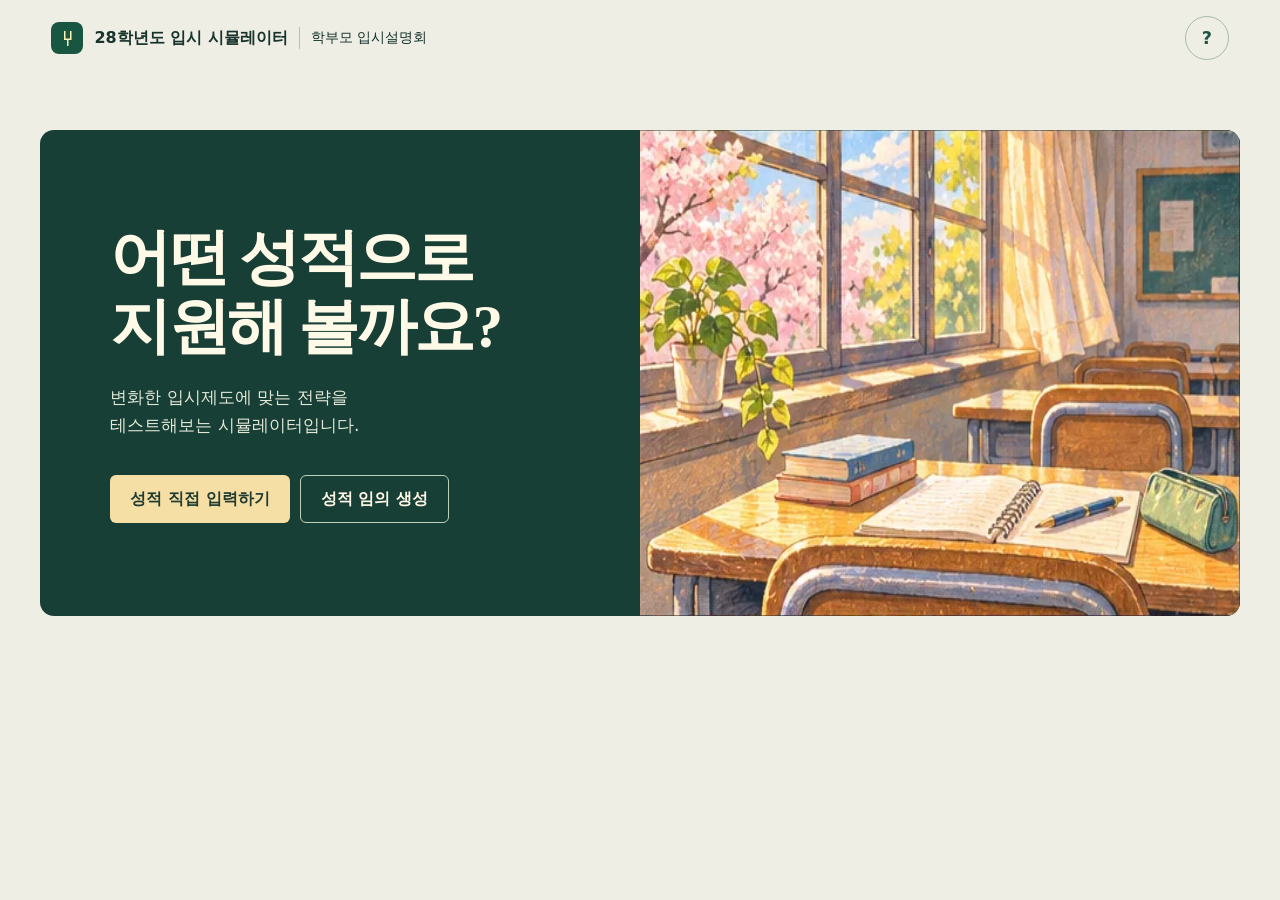
==== commit a20a9be8: "Calibrate all regular admission programs using published department results" ====
--- a/part2.html
+++ b/part2.html
@@ -1,5 +1,5 @@
 <!doctype html>
-<html lang="ko"><head><meta charset="utf-8"><meta name="viewport" content="width=device-width, initial-scale=1, viewport-fit=cover"><meta name="theme-color" content="#163e36"><title>28학년도 입시 시뮬레이터</title><link rel="stylesheet" href="sim.css?v=korea19"></head>
+<html lang="ko"><head><meta charset="utf-8"><meta name="viewport" content="width=device-width, initial-scale=1, viewport-fit=cover"><meta name="theme-color" content="#163e36"><title>28학년도 입시 시뮬레이터</title><link rel="stylesheet" href="sim.css?v=regular20"></head>
 <body><header class="mast"><div class="brand"><span class="symbol" aria-hidden="true">⑂</span><b>28학년도 입시 시뮬레이터</b><span class="brandline">학부모 입시설명회</span></div><button class="entryHelp" data-act="help" aria-label="이용 도움말">?</button></header>
 <section id="welcome" aria-labelledby="welcomeTitle">
   <div class="welcomeCopy">
@@ -25,4 +25,4 @@
 </dialog>
 <footer id="gameFooter" hidden><span>2030학년도 가상 대입</span><span id="persist"></span><button data-act="sources">출처와 시뮬레이션 가정</button></footer>
 <dialog id="drawer" aria-labelledby="dialogTitle"><header><h2 id="dialogTitle"></h2><button data-act="close">닫기 ×</button></header><div id="dialogBody"></div></dialog>
-<script src="sim-catalog.js?v=korea19"></script><script src="sim-engine.js?v=korea19"></script><script src="sim-ui.js?v=korea19"></script></body></html>
+<script src="sim-catalog.js?v=regular20"></script><script src="sim-engine.js?v=regular20"></script><script src="sim-ui.js?v=regular20"></script></body></html>
